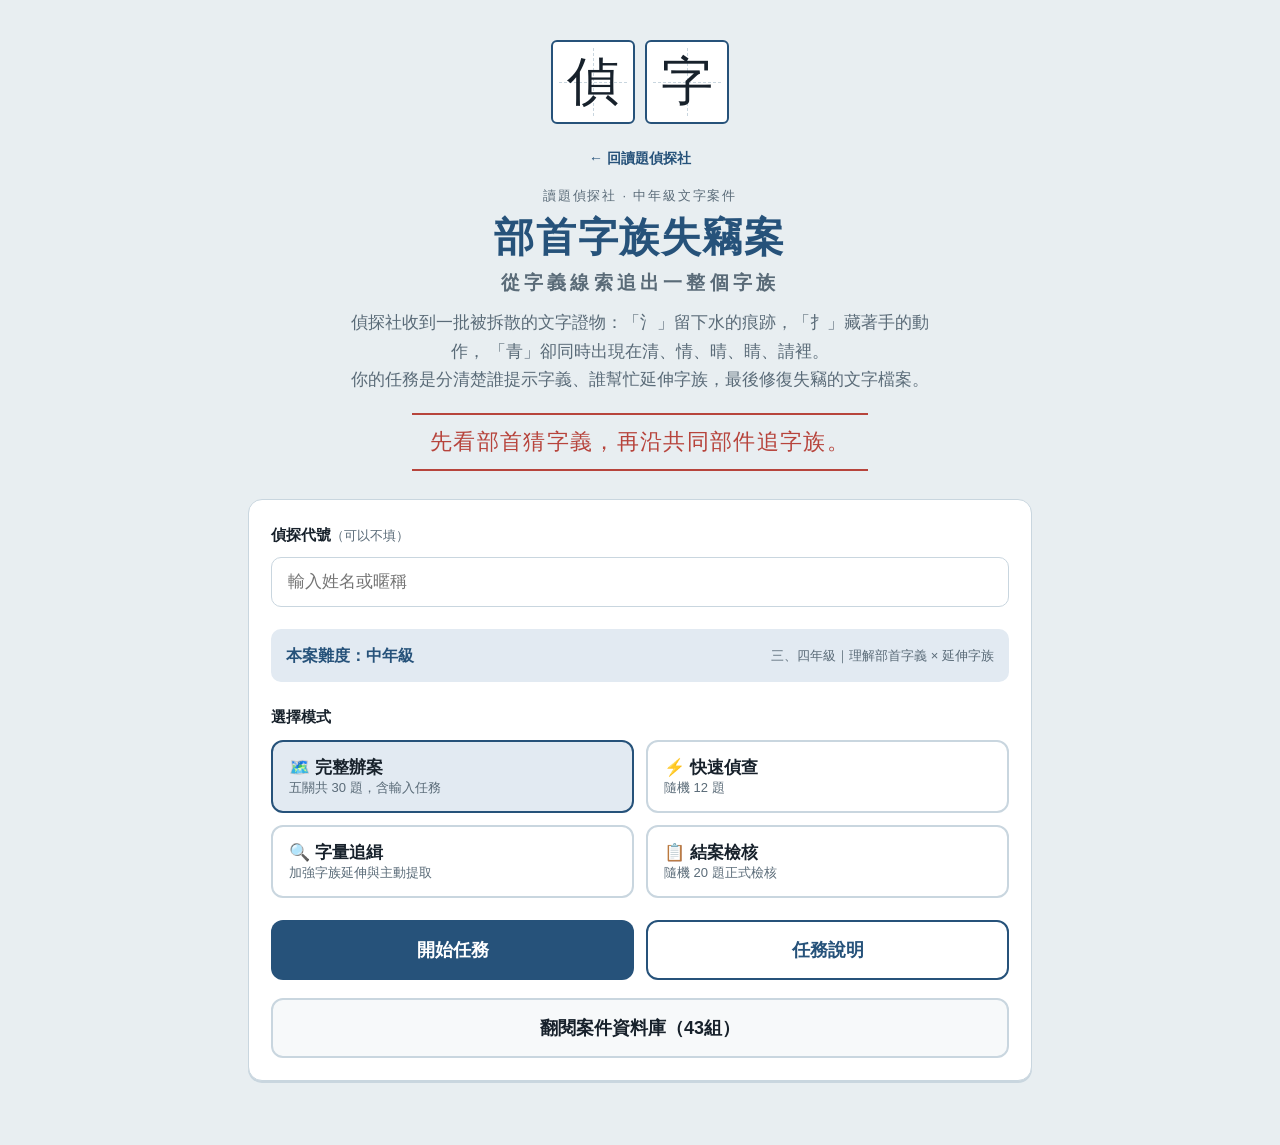
==== index.html @ 05e612d1 "Add files via upload" ====
<!DOCTYPE html>
<html lang="zh-Hant">
<head>
<meta charset="UTF-8">
<meta name="viewport" content="width=device-width, initial-scale=1.0">
<title>讀題偵探社：部首字族失竊案</title>
<link rel="stylesheet" href="style.css">
</head>
<body>

<!-- ============ 上方狀態列（遊戲進行中才顯示） ============ -->
<header id="topbar" class="topbar hidden">
  <div class="topbar-left">
    <span class="seal">偵</span>
    <span id="bar-stage" class="bar-stage">第 1 關 · 部首情報室</span>
  </div>
  <div class="topbar-right">
    <span id="bar-mode" class="tag">闖關模式</span>
    <span id="bar-progress" class="tag tag-quiet">1 / 5</span>
    <button id="btn-quit" class="btn-text" type="button">回案件入口</button>
  </div>
  <div class="progress-rail"><div id="progress-fill" class="progress-fill"></div></div>
</header>

<main>

<!-- ============ 首頁 ============ -->
<section id="screen-home" class="screen active">
  <div class="home-wrap">

    <div class="hero">
      <div class="hero-grid" aria-hidden="true">
        <div class="tian">
          <span class="tian-char">偵</span>
        </div>
        <div class="tian">
          <span class="tian-char">字</span>
        </div>
      </div>
      <a class="agency-link" href="../reading/index.html">← 回讀題偵探社</a>
      <p class="eyebrow">讀題偵探社 · 中年級文字案件</p>
      <h1>部首字族失竊案<span class="subtitle">從字義線索追出一整個字族</span></h1>
      <p class="story">
        偵探社收到一批被拆散的文字證物：「氵」留下水的痕跡，「扌」藏著手的動作，
        「青」卻同時出現在清、情、晴、睛、請裡。<br>
        你的任務是分清楚誰提示字義、誰幫忙延伸字族，最後修復失竊的文字檔案。
      </p>
      <p class="creed">先看部首猜字義，再沿共同部件追字族。</p>
    </div>

    <div class="setup-card">
      <div class="field">
        <label class="field-label" for="input-name">偵探代號<span class="hint">（可以不填）</span></label>
        <input id="input-name" type="text" maxlength="12" placeholder="輸入姓名或暱稱" autocomplete="off">
      </div>

      <div class="case-badge"><strong>本案難度：中年級</strong><span>三、四年級｜理解部首字義 × 延伸字族</span></div>

      <div class="field">
        <span class="field-label">選擇模式</span>
        <div class="choice-grid" role="radiogroup" aria-label="選擇模式">
          <button class="choice" type="button" data-mode="adventure" role="radio" aria-checked="true">
            <strong>🗺️ 完整辦案</strong><span>五關共 30 題，含輸入任務</span>
          </button>
          <button class="choice" type="button" data-mode="quick" role="radio" aria-checked="false">
            <strong>⚡ 快速偵查</strong><span>隨機 12 題</span>
          </button>
          <button class="choice" type="button" data-mode="challenge" role="radio" aria-checked="false">
            <strong>🔍 字量追緝</strong><span>加強字族延伸與主動提取</span>
          </button>
          <button class="choice" type="button" data-mode="postTest" role="radio" aria-checked="false">
            <strong>📋 結案檢核</strong><span>隨機 20 題正式檢核</span>
          </button>
        </div>
      </div>

      <div class="home-actions">
        <button id="btn-start" class="btn btn-primary" type="button">開始任務</button>
        <button id="btn-howto" class="btn btn-ghost" type="button">任務說明</button>
      </div>
      <button id="btn-dossier" class="btn btn-paper btn-block" type="button">翻閱案件資料庫（43組）</button>
    </div>
  </div>
</section>

<!-- ============ 答題畫面 ============ -->
<section id="screen-game" class="screen">
  <div class="play-wrap">
    <article class="card">
      <div id="focus-box" class="focus-box hidden">
        <div class="tian tian-lg"><span id="focus-char" class="tian-char"></span></div>
        <p id="focus-label" class="focus-label">線索部件</p>
      </div>

      <p id="q-meta" class="q-meta"></p>
      <h2 id="q-text" class="q-text"></h2>

      <div id="options" class="options"></div>

      <div id="recall-box" class="recall-box hidden">
        <label for="recall-input">請輸入想到的單字，可用空格或頓號分開：</label>
        <textarea id="recall-input" rows="3" placeholder="例如：河、海、湖"></textarea>
        <p id="recall-count" class="recall-count">已輸入 0 個不同的字</p>
        <button id="btn-submit-recall" class="btn btn-primary btn-block" type="button">送出文字證物</button>
      </div>

      <div id="feedback" class="feedback hidden">
        <p id="fb-verdict" class="fb-verdict"></p>
        <p id="fb-line" class="fb-line"></p>
        <p id="fb-explain" class="fb-explain"></p>
      </div>

      <button id="btn-next" class="btn btn-primary btn-block hidden" type="button">下一題</button>
    </article>
  </div>
</section>

<!-- ============ 過關畫面 ============ -->
<section id="screen-stage" class="screen">
  <div class="narrow">
    <article class="card center">
      <div id="stage-icon" class="stage-icon">🗺️</div>
      <h2 id="stage-title">第 1 關完成</h2>
      <p id="stage-score" class="stage-score"></p>
      <p id="stage-remind" class="stage-remind"></p>
      <div id="passcode" class="passcode hidden">
        <span class="passcode-label">通關密語</span>
        <p id="passcode-text"></p>
      </div>
      <button id="btn-continue" class="btn btn-primary btn-block">前往下一關</button>
    </article>
  </div>
</section>

<!-- ============ 結果頁 ============ -->
<section id="screen-result" class="screen">
  <div class="narrow">
    <article class="card report">
      <p class="eyebrow">讀題偵探社 · 結案報告</p>
      <h2 id="r-name">部件偵探</h2>
      <p id="r-context" class="r-context"></p>

      <div class="score-hero">
        <div class="tian tian-lg score-tian"><span id="r-accuracy" class="tian-char score-num">0%</span></div>
        <div class="score-side">
          <p id="r-rank" class="r-rank">—</p>
          <p id="r-count" class="r-count">答對 0 題 / 共 0 題</p>
        </div>
      </div>

      <section class="report-block">
        <h3>五項辦案能力</h3>
        <div id="r-skills" class="skills"></div>
      </section>

      <section class="report-block">
        <h3>待複習線索</h3>
        <div id="r-mistakes" class="mistakes"></div>
      </section>

      <section class="report-block">
        <h3>偵探講評</h3>
        <p id="r-comment" class="r-comment"></p>
      </section>

      <section class="report-block">
        <h3>下一步練習</h3>
        <p id="r-next" class="r-next"></p>
      </section>

      <div class="result-actions">
        <button id="btn-export" class="btn btn-primary">匯出結果 (.json)</button>
        <button id="btn-again" class="btn btn-ghost">重新挑戰</button>
        <button id="btn-home" class="btn btn-ghost">回案件入口</button>
      </div>
    </article>
  </div>
</section>

</main>

<!-- ============ 遊戲說明 ============ -->
<div id="modal" class="modal hidden" role="dialog" aria-modal="true" aria-labelledby="modal-title">
  <div class="modal-card">
    <h2 id="modal-title">辦案方法</h2>
    <ol class="howto">
      <li>輸入偵探代號、選擇模式，按下「開始任務」。</li>
      <li>先看左邊或外圍的<strong>部首</strong>，判斷它可能提示的意思。</li>
      <li>再找青、包、交、艮等<strong>共同部件</strong>，追出同一字族。</li>
      <li>遇到字量搜索時，至少輸入三個真正含有指定部件的字。</li>
      <li>看完解析，按「下一題」繼續。</li>
      <li>全部完成後會出現結案報告，可匯出交給老師。</li>
    </ol>
    <h3>五關在練什麼</h3>
    <ul class="howto">
      <li><strong>第 1 關 部首情報室</strong>：理解部首常提示的意義範圍。</li>
      <li><strong>第 2 關 字族追蹤室</strong>：同一部件換上不同部首，追出一族字。</li>
      <li><strong>第 3 關 情境鑑識室</strong>：根據句意選出部首合理的字。</li>
      <li><strong>第 4 關 字量搜索區</strong>：主動寫出含有指定部件的字。</li>
      <li><strong>第 5 關 核心檔案庫</strong>：綜合部首、字族與情境完成結案。</li>
    </ul>
    <p class="note">提醒：部件的意思是「常見的線索」，不是絕對的規則。偵探要留意例外。</p>
    <button id="btn-close-modal" class="btn btn-primary btn-block">知道了</button>
  </div>
</div>

<div id="dossier-modal" class="modal hidden" role="dialog" aria-modal="true" aria-labelledby="dossier-title">
  <div class="modal-card dossier-card">
    <h2 id="dossier-title">中年級案件資料庫</h2>
    <p class="note">有些是能提示意義的部首，有些只是方便延伸字形的共同部件，兩者不必硬說成一樣。</p>
    <div id="dossier-grid" class="dossier-grid"></div>
    <button id="btn-close-dossier" class="btn btn-primary btn-block">收起資料庫</button>
  </div>
</div>

<script src="questions.js"></script>
<script src="script.js"></script>
</body>
</html>
---- style.css ----
/* =========================================================
   部件偵探社 — style.css
   設計主軸：講義藍紙 + 楷體 + 田字格。
   顏色都寫在下面的變數，改一次就整站生效。
   ========================================================= */

:root{
  --paper:#E8EEF1;        /* 背景：比賽講義的淡藍紙 */
  --card:#FFFFFF;
  --ink:#17212B;          /* 主文字 */
  --ink-soft:#5A6B78;     /* 次要文字 */
  --indigo:#26527A;       /* 主色：靛青 */
  --indigo-soft:#E2EAF2;
  --seal:#B7443C;         /* 印泥紅：答錯、印章 */
  --seal-soft:#FBEAE8;
  --jade:#1F7A5C;         /* 答對 */
  --jade-soft:#E4F1EC;
  --gold:#B98A2E;         /* 徽章 */
  --line:#C9D6DF;

  --r:14px;               /* 圓角 */
  --shadow:0 2px 0 var(--line);

  /* 楷體用在標題與單字；內文用系統無襯線體，確保清楚易讀 */
  --kai:"標楷體","BiauKai","DFKai-SB","KaiTi","Kaiti TC","STKaiti",serif;
  --sans:"PingFang TC","Noto Sans TC","Microsoft JhengHei","微軟正黑體","Heiti TC",sans-serif;
}

*{box-sizing:border-box;}
html,body{margin:0;padding:0;}
body{
  background:var(--paper);
  color:var(--ink);
  font-family:var(--sans);
  font-size:17px;
  line-height:1.7;
  -webkit-text-size-adjust:100%;
}
.hidden{display:none !important;}

/* ---------- 畫面切換 ---------- */
.screen{display:none;}
.screen.active{display:block;}

.home-wrap,.play-wrap,.narrow{
  max-width:820px;margin:0 auto;padding:24px 18px 64px;
}
.play-wrap{padding-top:104px;}
.narrow{padding-top:32px;}

/* ---------- 田字格：本站的識別元素 ---------- */
.tian{
  position:relative;
  width:84px;height:84px;
  background:var(--card);
  border:2px solid var(--indigo);
  border-radius:6px;
  display:flex;align-items:center;justify-content:center;
  flex:0 0 auto;
}
.tian::before,.tian::after{
  content:"";position:absolute;background:transparent;
}
.tian::before{
  left:50%;top:6px;bottom:6px;width:0;
  border-left:1px dashed var(--line);
}
.tian::after{
  top:50%;left:6px;right:6px;height:0;
  border-top:1px dashed var(--line);
}
.tian-char{
  font-family:var(--kai);
  font-size:52px;line-height:1;color:var(--ink);
  position:relative;z-index:1;
}
.tian-lg{width:112px;height:112px;}
.tian-lg .tian-char{font-size:70px;}

/* ---------- 首頁 ---------- */
.hero{text-align:center;padding:16px 0 28px;}
.agency-link{
  display:inline-block;margin-bottom:14px;color:var(--indigo);font-size:14px;
  font-weight:700;text-decoration:none;
}
.agency-link:hover{text-decoration:underline;}
.hero-grid{display:flex;gap:10px;justify-content:center;margin-bottom:20px;}

.eyebrow{
  font-size:13px;letter-spacing:.14em;color:var(--ink-soft);
  margin:0 0 6px;
}
.hero h1{
  font-family:var(--kai);
  font-size:40px;line-height:1.25;margin:0 0 14px;color:var(--indigo);
  letter-spacing:.04em;
}
.hero h1 .subtitle{
  display:block;font-size:19px;color:var(--ink-soft);
  letter-spacing:.22em;margin-top:8px;font-family:var(--sans);
}
.story{
  max-width:34em;margin:0 auto 18px;color:var(--ink-soft);
}
.creed{
  display:inline-block;
  font-family:var(--kai);font-size:22px;
  color:var(--seal);
  border-top:2px solid var(--seal);
  border-bottom:2px solid var(--seal);
  padding:8px 18px;margin:0;
  letter-spacing:.06em;
}

/* ---------- 設定卡 ---------- */
.setup-card{
  background:var(--card);border:1px solid var(--line);
  border-radius:var(--r);padding:22px;box-shadow:var(--shadow);
}
.field{margin-bottom:22px;}
.case-badge{
  display:flex;justify-content:space-between;gap:14px;align-items:center;
  margin-bottom:22px;padding:13px 15px;border-radius:10px;
  background:var(--indigo-soft);color:var(--indigo);
}
.case-badge strong{font-size:16px;}
.case-badge span{font-size:13px;color:var(--ink-soft);text-align:right;}
.field-label{
  display:block;font-weight:700;margin-bottom:10px;font-size:15px;
}
.field-label .hint{font-weight:400;color:var(--ink-soft);font-size:13px;}

input[type=text]{
  width:100%;padding:14px 16px;font-size:17px;font-family:var(--sans);
  border:1px solid var(--line);border-radius:10px;background:#fff;color:var(--ink);
}
input[type=text]:focus{outline:3px solid var(--indigo-soft);border-color:var(--indigo);}

.choice-row{display:flex;gap:12px;}
.choice-grid{display:grid;grid-template-columns:1fr 1fr;gap:12px;}
.choice{
  flex:1;text-align:left;cursor:pointer;
  background:#fff;border:2px solid var(--line);border-radius:12px;
  padding:14px 16px;min-height:64px;font-family:var(--sans);color:var(--ink);
}
.choice strong{display:block;font-size:17px;}
.choice span{display:block;font-size:13px;color:var(--ink-soft);}
.choice[aria-checked="true"]{
  border-color:var(--indigo);background:var(--indigo-soft);
}
.choice:focus-visible,button:focus-visible,input:focus-visible{
  outline:3px solid var(--indigo);outline-offset:2px;
}

.home-actions{display:flex;gap:12px;}

/* ---------- 按鈕 ---------- */
.btn{
  font-family:var(--sans);font-size:18px;font-weight:700;
  padding:16px 24px;border-radius:12px;border:2px solid transparent;
  cursor:pointer;min-height:56px;
}
.btn-primary{background:var(--indigo);color:#fff;}
.btn-primary:hover{background:#1D4265;}
.btn-ghost{background:#fff;color:var(--indigo);border-color:var(--indigo);}
.btn-ghost:hover{background:var(--indigo-soft);}
.btn-paper{background:#F7F9FA;color:var(--ink);border-color:var(--line);}
.btn-paper:hover{background:var(--indigo-soft);border-color:var(--indigo);}
.btn-block{width:100%;margin-top:18px;}
.home-actions .btn{flex:1;}
.btn-text{
  background:none;border:none;color:var(--indigo);font-size:14px;
  cursor:pointer;padding:6px;font-family:var(--sans);
}

/* ---------- 上方狀態列 ---------- */
.topbar{
  position:fixed;top:0;left:0;right:0;z-index:20;
  background:var(--card);border-bottom:1px solid var(--line);
  display:flex;align-items:center;justify-content:space-between;
  padding:12px 18px 14px;gap:12px;flex-wrap:wrap;
}
.topbar-left{display:flex;align-items:center;gap:10px;min-width:0;}
.bar-stage{font-family:var(--kai);font-size:19px;white-space:nowrap;
  overflow:hidden;text-overflow:ellipsis;}
.topbar-right{display:flex;align-items:center;gap:8px;}
.seal{
  width:32px;height:32px;flex:0 0 auto;
  display:flex;align-items:center;justify-content:center;
  background:var(--seal);color:#fff;border-radius:4px;
  font-family:var(--kai);font-size:19px;
}
.tag{
  background:var(--indigo-soft);color:var(--indigo);
  border-radius:99px;padding:4px 12px;font-size:13px;font-weight:700;
  white-space:nowrap;
}
.tag-quiet{background:#F1F4F6;color:var(--ink-soft);}
.progress-rail{
  position:absolute;left:0;right:0;bottom:0;height:4px;background:var(--indigo-soft);
}
.progress-fill{height:100%;width:0;background:var(--indigo);transition:width .18s linear;}

/* ---------- 題目卡 ---------- */
.card{
  background:var(--card);border:1px solid var(--line);
  border-radius:var(--r);padding:26px 24px;box-shadow:var(--shadow);
}
.card.center{text-align:center;}

.focus-box{display:flex;flex-direction:column;align-items:center;margin-bottom:20px;}
.focus-label{font-size:13px;color:var(--ink-soft);margin:8px 0 0;letter-spacing:.1em;}

.q-meta{font-size:13px;color:var(--ink-soft);margin:0 0 8px;letter-spacing:.06em;}
.q-text{
  font-size:23px;line-height:1.6;margin:0 0 22px;font-weight:700;
}
.q-text .blank{
  color:var(--seal);font-family:var(--kai);letter-spacing:.1em;
}

.options{display:grid;gap:12px;}
.opt{
  text-align:left;font-family:var(--sans);font-size:18px;color:var(--ink);
  background:#fff;border:2px solid var(--line);border-radius:12px;
  padding:16px 18px;min-height:60px;cursor:pointer;display:flex;gap:12px;align-items:center;
}
.opt:hover:not(:disabled){border-color:var(--indigo);background:var(--indigo-soft);}
.opt:disabled{cursor:default;}
.opt-key{
  width:28px;height:28px;flex:0 0 auto;border-radius:6px;
  background:var(--indigo-soft);color:var(--indigo);
  display:flex;align-items:center;justify-content:center;
  font-size:14px;font-weight:700;
}
.opt.is-correct{border-color:var(--jade);background:var(--jade-soft);}
.opt.is-correct .opt-key{background:var(--jade);color:#fff;}
.opt.is-wrong{border-color:var(--seal);background:var(--seal-soft);}
.opt.is-wrong .opt-key{background:var(--seal);color:#fff;}

/* 單字選項（如 晴／情／清）放大成楷體 */
.opt.opt-char .opt-text{font-family:var(--kai);font-size:30px;line-height:1.2;}

/* ---------- 主動提取 ---------- */
.recall-box{
  margin-top:4px;padding:18px;border:2px dashed var(--indigo);
  border-radius:12px;background:#F7FAFC;
}
.recall-box label{display:block;font-weight:700;margin-bottom:10px;}
.recall-box textarea{
  width:100%;resize:vertical;min-height:94px;padding:14px 16px;
  border:2px solid var(--line);border-radius:10px;background:#fff;
  color:var(--ink);font-family:var(--kai);font-size:28px;line-height:1.5;
}
.recall-box textarea:focus{outline:3px solid var(--indigo-soft);border-color:var(--indigo);}
.recall-count{margin:6px 0 0;color:var(--ink-soft);font-size:14px;}

/* ---------- 回饋 ---------- */
.feedback{
  margin-top:20px;padding:16px 18px;border-radius:12px;
  border-left:5px solid var(--line);background:#F7F9FA;
}
.feedback.good{border-left-color:var(--jade);background:var(--jade-soft);}
.feedback.bad{border-left-color:var(--seal);background:var(--seal-soft);}
.fb-verdict{margin:0 0 6px;font-weight:700;font-size:17px;}
.feedback.good .fb-verdict{color:var(--jade);}
.feedback.bad .fb-verdict{color:var(--seal);}
.fb-line{margin:0 0 8px;}
.fb-explain{margin:0;color:var(--ink-soft);font-size:15px;}

/* ---------- 過關頁 ---------- */
.stage-icon{font-size:46px;line-height:1;margin-bottom:8px;}
.stage-score{font-size:22px;font-weight:700;margin:4px 0 12px;}
.stage-remind{color:var(--ink-soft);margin:0 auto;max-width:30em;}
.passcode{
  margin-top:22px;padding:18px;border:2px dashed var(--gold);border-radius:12px;
  background:#FDF8EC;
}
.passcode-label{font-size:12px;letter-spacing:.2em;color:var(--gold);}
.passcode p{font-family:var(--kai);font-size:21px;margin:8px 0 0;line-height:1.6;}

/* ---------- 結果頁 ---------- */
.report h2{font-family:var(--kai);font-size:30px;margin:2px 0 4px;}
.r-context{color:var(--ink-soft);margin:0 0 20px;font-size:15px;}
.score-hero{
  display:flex;align-items:center;gap:20px;
  padding:18px;background:var(--indigo-soft);border-radius:12px;
}
.score-tian{border-color:var(--indigo);background:#fff;}
.score-num{font-size:30px;font-family:var(--sans);font-weight:700;color:var(--indigo);}
.r-rank{font-family:var(--kai);font-size:26px;margin:0;color:var(--indigo);}
.r-count{margin:2px 0 0;color:var(--ink-soft);font-size:15px;}

.report-block{margin-top:26px;}
.report-block h3{
  font-size:14px;letter-spacing:.14em;color:var(--ink-soft);
  border-bottom:1px solid var(--line);padding-bottom:8px;margin:0 0 14px;font-weight:700;
}
.skill{margin-bottom:14px;}
.skill-top{display:flex;justify-content:space-between;font-size:15px;margin-bottom:6px;}
.skill-name{font-weight:700;}
.skill-num{color:var(--ink-soft);}
.skill-rail{height:10px;background:#EEF2F4;border-radius:99px;overflow:hidden;}
.skill-bar{height:100%;background:var(--indigo);border-radius:99px;}
.skill-bar.low{background:var(--seal);}
.skill-bar.mid{background:var(--gold);}
.skill-bar.high{background:var(--jade);}
.skill-none{color:var(--ink-soft);font-size:14px;}

.mistakes{display:flex;flex-wrap:wrap;gap:10px;}
.chip{
  display:flex;align-items:center;gap:8px;
  border:1px solid var(--line);border-radius:10px;padding:8px 12px;background:#fff;
}
.chip .ch{font-family:var(--kai);font-size:26px;line-height:1;}
.chip .ct{font-size:13px;color:var(--seal);}

.r-comment,.r-next{margin:0;}
.result-actions{display:flex;gap:12px;margin-top:30px;flex-wrap:wrap;}
.result-actions .btn{flex:1;min-width:150px;font-size:16px;}

/* ---------- 說明視窗 ---------- */
.modal{
  position:fixed;inset:0;background:rgba(23,33,43,.55);z-index:40;
  display:flex;align-items:center;justify-content:center;padding:18px;
}
.modal-card{
  background:#fff;border-radius:var(--r);padding:26px;max-width:600px;
  max-height:86vh;overflow:auto;
}
.dossier-card{max-width:900px;}
.dossier-grid{display:grid;grid-template-columns:1fr 1fr;gap:12px;margin-top:18px;}
.dossier-item{
  border:1px solid var(--line);border-radius:12px;padding:14px;background:#fff;
}
.dossier-head{display:flex;align-items:center;gap:10px;color:var(--ink-soft);font-size:13px;}
.dossier-char{
  width:48px;height:48px;display:flex;align-items:center;justify-content:center;
  border:2px solid var(--indigo);border-radius:5px;color:var(--indigo);
  font-family:var(--kai);font-size:30px;background:var(--indigo-soft);
}
.dossier-item p{margin:8px 0;color:var(--ink-soft);font-size:14px;}
.dossier-examples{font-family:var(--kai);font-size:20px;line-height:1.8;color:var(--ink);}
.modal-card h2{font-family:var(--kai);font-size:26px;margin:0 0 14px;}
.modal-card h3{font-size:16px;margin:24px 0 8px;}
.howto{padding-left:22px;margin:0;}
.howto li{margin-bottom:8px;}
.note{
  margin-top:20px;padding:12px 14px;background:var(--indigo-soft);
  border-radius:10px;font-size:14px;color:var(--indigo);
}

/* ---------- 手機 ---------- */
@media (max-width:600px){
  body{font-size:16px;}
  .hero h1{font-size:30px;}
  .creed{font-size:18px;padding:8px 12px;}
  .q-text{font-size:20px;}
  .choice-grid,.choice-row{grid-template-columns:1fr;display:grid;}
  .home-actions{flex-direction:column;}
  .case-badge{align-items:flex-start;flex-direction:column;}
  .case-badge span{text-align:left;}
  .dossier-grid{grid-template-columns:1fr;}
  .score-hero{flex-direction:column;text-align:center;}
  .tian{width:70px;height:70px;}
  .tian-char{font-size:44px;}
  .play-wrap{padding-top:112px;}
  .card{padding:20px 16px;}
}

/* ---------- 平板可用寬度 ---------- */
@media (min-width:720px){
  .options{grid-template-columns:1fr 1fr;}
  .options.one-col{grid-template-columns:1fr;}
}

/* ---------- 尊重使用者的減少動態設定 ---------- */
@media (prefers-reduced-motion:reduce){
  *{transition:none !important;}
}
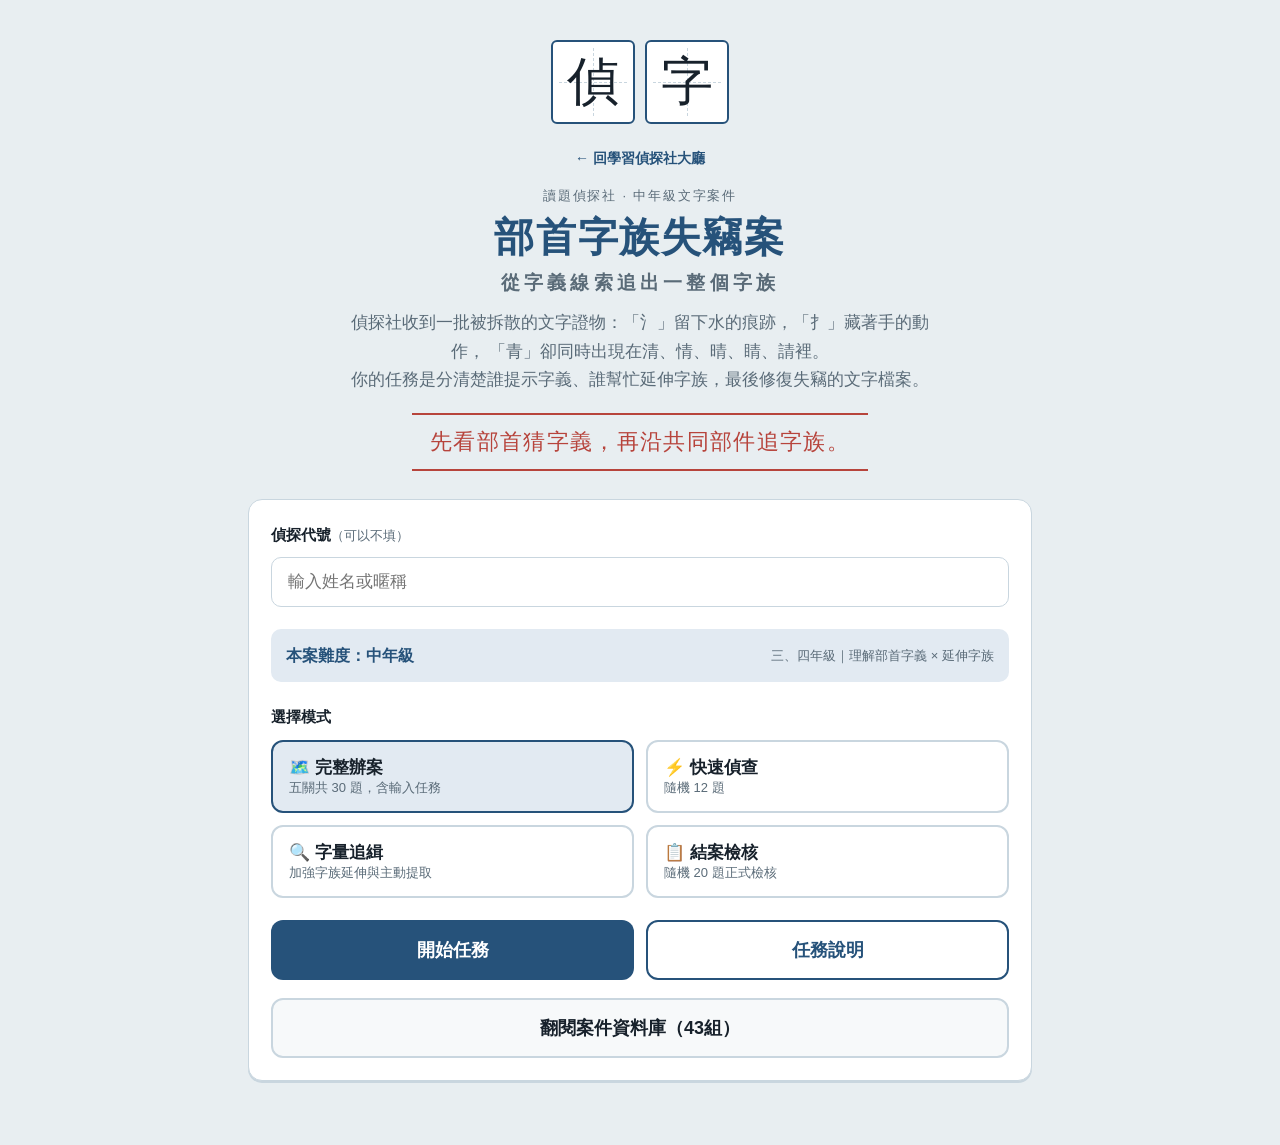
==== commit ee24375e: "Add files via upload" ====
--- a/index.html
+++ b/index.html
@@ -37,7 +37,7 @@
           <span class="tian-char">字</span>
         </div>
       </div>
-      <a class="agency-link" href="../reading/index.html">← 回讀題偵探社</a>
+      <a class="agency-link" href="hub.html">← 回學習偵探社大廳</a>
       <p class="eyebrow">讀題偵探社 · 中年級文字案件</p>
       <h1>部首字族失竊案<span class="subtitle">從字義線索追出一整個字族</span></h1>
       <p class="story">
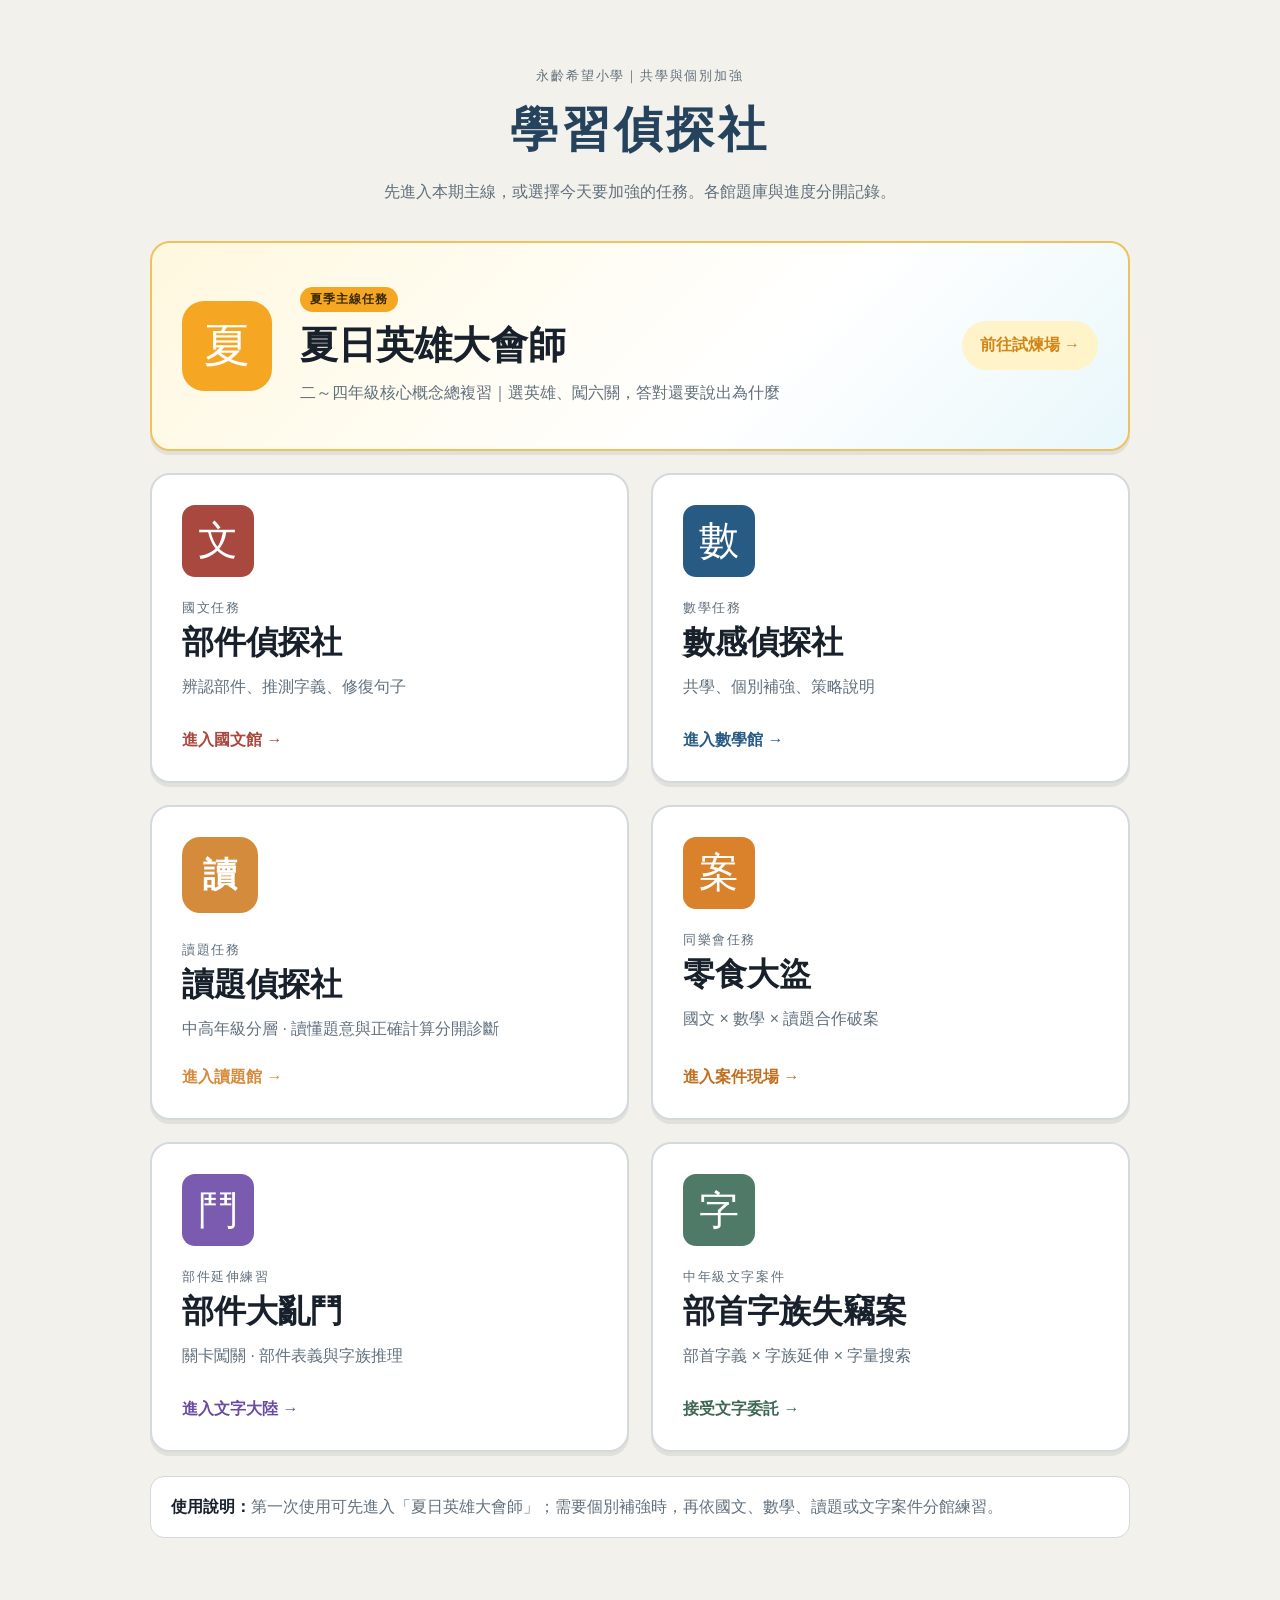
==== commit 8ea5b0a0: "Add files via upload" ====
--- a/index.html
+++ b/index.html
@@ -1,219 +1,94 @@
 <!DOCTYPE html>
 <html lang="zh-Hant">
 <head>
-<meta charset="UTF-8">
-<meta name="viewport" content="width=device-width, initial-scale=1.0">
-<title>讀題偵探社：部首字族失竊案</title>
-<link rel="stylesheet" href="style.css">
+  <meta charset="UTF-8">
+  <meta name="viewport" content="width=device-width, initial-scale=1.0">
+  <title>永齡學習偵探社｜學習大廳</title>
+  <link rel="stylesheet" href="hub.css">
 </head>
 <body>
+  <main class="hub">
+    <header class="hero">
+      <p class="eyebrow">永齡希望小學｜共學與個別加強</p>
+      <h1>學習偵探社</h1>
+      <p>先進入本期主線，或選擇今天要加強的任務。各館題庫與進度分開記錄。</p>
+    </header>
 
-<!-- ============ 上方狀態列（遊戲進行中才顯示） ============ -->
-<header id="topbar" class="topbar hidden">
-  <div class="topbar-left">
-    <span class="seal">偵</span>
-    <span id="bar-stage" class="bar-stage">第 1 關 · 部首情報室</span>
-  </div>
-  <div class="topbar-right">
-    <span id="bar-mode" class="tag">闖關模式</span>
-    <span id="bar-progress" class="tag tag-quiet">1 / 5</span>
-    <button id="btn-quit" class="btn-text" type="button">回案件入口</button>
-  </div>
-  <div class="progress-rail"><div id="progress-fill" class="progress-fill"></div></div>
-</header>
+    <section class="subject-grid" aria-label="選擇任務">
+      <a class="subject summer featured" href="summer/index.html">
+        <span class="stamp">夏</span>
+        <span class="subject-copy">
+          <small class="event-badge">夏季主線任務</small>
+          <strong>夏日英雄大會師</strong>
+          <span>二～四年級核心概念總複習｜選英雄、闖六關，答對還要說出為什麼</span>
+        </span>
+        <span class="go">前往試煉場 →</span>
+      </a>
 
-<main>
+      <a class="subject chinese" href="chinese/index.html">
+        <span class="stamp">文</span>
+        <span class="subject-copy">
+          <small>國文任務</small>
+          <strong>部件偵探社</strong>
+          <span>辨認部件、推測字義、修復句子</span>
+        </span>
+        <span class="go">進入國文館 →</span>
+      </a>
 
-<!-- ============ 首頁 ============ -->
-<section id="screen-home" class="screen active">
-  <div class="home-wrap">
+      <a class="subject math" href="math/index.html">
+        <span class="stamp">數</span>
+        <span class="subject-copy">
+          <small>數學任務</small>
+          <strong>數感偵探社</strong>
+          <span>共學、個別補強、策略說明</span>
+        </span>
+        <span class="go">進入數學館 →</span>
+      </a>
 
-    <div class="hero">
-      <div class="hero-grid" aria-hidden="true">
-        <div class="tian">
-          <span class="tian-char">偵</span>
-        </div>
-        <div class="tian">
-          <span class="tian-char">字</span>
-        </div>
-      </div>
-      <a class="agency-link" href="hub.html">← 回學習偵探社大廳</a>
-      <p class="eyebrow">讀題偵探社 · 中年級文字案件</p>
-      <h1>部首字族失竊案<span class="subtitle">從字義線索追出一整個字族</span></h1>
-      <p class="story">
-        偵探社收到一批被拆散的文字證物：「氵」留下水的痕跡，「扌」藏著手的動作，
-        「青」卻同時出現在清、情、晴、睛、請裡。<br>
-        你的任務是分清楚誰提示字義、誰幫忙延伸字族，最後修復失竊的文字檔案。
-      </p>
-      <p class="creed">先看部首猜字義，再沿共同部件追字族。</p>
-    </div>
+      <a class="subject reading" href="reading/index.html">
+        <span class="stamp">讀</span>
+        <span class="subject-copy">
+          <small>讀題任務</small>
+          <strong>讀題偵探社</strong>
+          <span>中高年級分層 · 讀懂題意與正確計算分開診斷</span>
+        </span>
+        <span class="go">進入讀題館 →</span>
+      </a>
 
-    <div class="setup-card">
-      <div class="field">
-        <label class="field-label" for="input-name">偵探代號<span class="hint">（可以不填）</span></label>
-        <input id="input-name" type="text" maxlength="12" placeholder="輸入姓名或暱稱" autocomplete="off">
-      </div>
+      <a class="subject party" href="party/index.html">
+        <span class="stamp">案</span>
+        <span class="subject-copy">
+          <small>同樂會任務</small>
+          <strong>零食大盜</strong>
+          <span>國文 × 數學 × 讀題合作破案</span>
+        </span>
+        <span class="go">進入案件現場 →</span>
+      </a>
 
-      <div class="case-badge"><strong>本案難度：中年級</strong><span>三、四年級｜理解部首字義 × 延伸字族</span></div>
+      <a class="subject battle" href="battle/index.html">
+        <span class="stamp">鬥</span>
+        <span class="subject-copy">
+          <small>部件延伸練習</small>
+          <strong>部件大亂鬥</strong>
+          <span>關卡闖關 · 部件表義與字族推理</span>
+        </span>
+        <span class="go">進入文字大陸 →</span>
+      </a>
 
-      <div class="field">
-        <span class="field-label">選擇模式</span>
-        <div class="choice-grid" role="radiogroup" aria-label="選擇模式">
-          <button class="choice" type="button" data-mode="adventure" role="radio" aria-checked="true">
-            <strong>🗺️ 完整辦案</strong><span>五關共 30 題，含輸入任務</span>
-          </button>
-          <button class="choice" type="button" data-mode="quick" role="radio" aria-checked="false">
-            <strong>⚡ 快速偵查</strong><span>隨機 12 題</span>
-          </button>
-          <button class="choice" type="button" data-mode="challenge" role="radio" aria-checked="false">
-            <strong>🔍 字量追緝</strong><span>加強字族延伸與主動提取</span>
-          </button>
-          <button class="choice" type="button" data-mode="postTest" role="radio" aria-checked="false">
-            <strong>📋 結案檢核</strong><span>隨機 20 題正式檢核</span>
-          </button>
-        </div>
-      </div>
+      <a class="subject radical" href="radical-case/index.html">
+        <span class="stamp">字</span>
+        <span class="subject-copy">
+          <small>中年級文字案件</small>
+          <strong>部首字族失竊案</strong>
+          <span>部首字義 × 字族延伸 × 字量搜索</span>
+        </span>
+        <span class="go">接受文字委託 →</span>
+      </a>
+    </section>
 
-      <div class="home-actions">
-        <button id="btn-start" class="btn btn-primary" type="button">開始任務</button>
-        <button id="btn-howto" class="btn btn-ghost" type="button">任務說明</button>
-      </div>
-      <button id="btn-dossier" class="btn btn-paper btn-block" type="button">翻閱案件資料庫（43組）</button>
-    </div>
-  </div>
-</section>
-
-<!-- ============ 答題畫面 ============ -->
-<section id="screen-game" class="screen">
-  <div class="play-wrap">
-    <article class="card">
-      <div id="focus-box" class="focus-box hidden">
-        <div class="tian tian-lg"><span id="focus-char" class="tian-char"></span></div>
-        <p id="focus-label" class="focus-label">線索部件</p>
-      </div>
-
-      <p id="q-meta" class="q-meta"></p>
-      <h2 id="q-text" class="q-text"></h2>
-
-      <div id="options" class="options"></div>
-
-      <div id="recall-box" class="recall-box hidden">
-        <label for="recall-input">請輸入想到的單字，可用空格或頓號分開：</label>
-        <textarea id="recall-input" rows="3" placeholder="例如：河、海、湖"></textarea>
-        <p id="recall-count" class="recall-count">已輸入 0 個不同的字</p>
-        <button id="btn-submit-recall" class="btn btn-primary btn-block" type="button">送出文字證物</button>
-      </div>
-
-      <div id="feedback" class="feedback hidden">
-        <p id="fb-verdict" class="fb-verdict"></p>
-        <p id="fb-line" class="fb-line"></p>
-        <p id="fb-explain" class="fb-explain"></p>
-      </div>
-
-      <button id="btn-next" class="btn btn-primary btn-block hidden" type="button">下一題</button>
-    </article>
-  </div>
-</section>
-
-<!-- ============ 過關畫面 ============ -->
-<section id="screen-stage" class="screen">
-  <div class="narrow">
-    <article class="card center">
-      <div id="stage-icon" class="stage-icon">🗺️</div>
-      <h2 id="stage-title">第 1 關完成</h2>
-      <p id="stage-score" class="stage-score"></p>
-      <p id="stage-remind" class="stage-remind"></p>
-      <div id="passcode" class="passcode hidden">
-        <span class="passcode-label">通關密語</span>
-        <p id="passcode-text"></p>
-      </div>
-      <button id="btn-continue" class="btn btn-primary btn-block">前往下一關</button>
-    </article>
-  </div>
-</section>
-
-<!-- ============ 結果頁 ============ -->
-<section id="screen-result" class="screen">
-  <div class="narrow">
-    <article class="card report">
-      <p class="eyebrow">讀題偵探社 · 結案報告</p>
-      <h2 id="r-name">部件偵探</h2>
-      <p id="r-context" class="r-context"></p>
-
-      <div class="score-hero">
-        <div class="tian tian-lg score-tian"><span id="r-accuracy" class="tian-char score-num">0%</span></div>
-        <div class="score-side">
-          <p id="r-rank" class="r-rank">—</p>
-          <p id="r-count" class="r-count">答對 0 題 / 共 0 題</p>
-        </div>
-      </div>
-
-      <section class="report-block">
-        <h3>五項辦案能力</h3>
-        <div id="r-skills" class="skills"></div>
-      </section>
-
-      <section class="report-block">
-        <h3>待複習線索</h3>
-        <div id="r-mistakes" class="mistakes"></div>
-      </section>
-
-      <section class="report-block">
-        <h3>偵探講評</h3>
-        <p id="r-comment" class="r-comment"></p>
-      </section>
-
-      <section class="report-block">
-        <h3>下一步練習</h3>
-        <p id="r-next" class="r-next"></p>
-      </section>
-
-      <div class="result-actions">
-        <button id="btn-export" class="btn btn-primary">匯出結果 (.json)</button>
-        <button id="btn-again" class="btn btn-ghost">重新挑戰</button>
-        <button id="btn-home" class="btn btn-ghost">回案件入口</button>
-      </div>
-    </article>
-  </div>
-</section>
-
-</main>
-
-<!-- ============ 遊戲說明 ============ -->
-<div id="modal" class="modal hidden" role="dialog" aria-modal="true" aria-labelledby="modal-title">
-  <div class="modal-card">
-    <h2 id="modal-title">辦案方法</h2>
-    <ol class="howto">
-      <li>輸入偵探代號、選擇模式，按下「開始任務」。</li>
-      <li>先看左邊或外圍的<strong>部首</strong>，判斷它可能提示的意思。</li>
-      <li>再找青、包、交、艮等<strong>共同部件</strong>，追出同一字族。</li>
-      <li>遇到字量搜索時，至少輸入三個真正含有指定部件的字。</li>
-      <li>看完解析，按「下一題」繼續。</li>
-      <li>全部完成後會出現結案報告，可匯出交給老師。</li>
-    </ol>
-    <h3>五關在練什麼</h3>
-    <ul class="howto">
-      <li><strong>第 1 關 部首情報室</strong>：理解部首常提示的意義範圍。</li>
-      <li><strong>第 2 關 字族追蹤室</strong>：同一部件換上不同部首，追出一族字。</li>
-      <li><strong>第 3 關 情境鑑識室</strong>：根據句意選出部首合理的字。</li>
-      <li><strong>第 4 關 字量搜索區</strong>：主動寫出含有指定部件的字。</li>
-      <li><strong>第 5 關 核心檔案庫</strong>：綜合部首、字族與情境完成結案。</li>
-    </ul>
-    <p class="note">提醒：部件的意思是「常見的線索」，不是絕對的規則。偵探要留意例外。</p>
-    <button id="btn-close-modal" class="btn btn-primary btn-block">知道了</button>
-  </div>
-</div>
-
-<div id="dossier-modal" class="modal hidden" role="dialog" aria-modal="true" aria-labelledby="dossier-title">
-  <div class="modal-card dossier-card">
-    <h2 id="dossier-title">中年級案件資料庫</h2>
-    <p class="note">有些是能提示意義的部首，有些只是方便延伸字形的共同部件，兩者不必硬說成一樣。</p>
-    <div id="dossier-grid" class="dossier-grid"></div>
-    <button id="btn-close-dossier" class="btn btn-primary btn-block">收起資料庫</button>
-  </div>
-</div>
-
-<script src="questions.js"></script>
-<script src="script.js"></script>
+    <aside class="note">
+      <strong>使用說明：</strong>第一次使用可先進入「夏日英雄大會師」；需要個別補強時，再依國文、數學、讀題或文字案件分館練習。
+    </aside>
+  </main>
 </body>
 </html>
--- a/hub.css
+++ b/hub.css
@@ -0,0 +1,81 @@
+:root{
+  --ink:#18212b;--muted:#61707d;--paper:#f2f1eb;--card:#fff;
+  --blue:#285b84;--blue-soft:#e4eef5;--red:#a9483f;--red-soft:#f6e9e6;
+  --line:#d4d9dc;--sans:"PingFang TC","Noto Sans TC","Microsoft JhengHei",sans-serif;
+  --kai:"標楷體","BiauKai","DFKai-SB","KaiTi",serif;
+}
+*{box-sizing:border-box}body{margin:0;background:var(--paper);color:var(--ink);font-family:var(--sans)}
+.hub{width:min(980px,calc(100% - 32px));margin:auto;padding:54px 0 70px}
+.hero{text-align:center;max-width:680px;margin:0 auto 34px}.eyebrow{font-size:13px;letter-spacing:.14em;color:var(--muted)}
+h1{font-family:var(--kai);font-size:48px;letter-spacing:.08em;color:#25435d;margin:5px 0 10px}.hero>p:last-child{color:var(--muted);line-height:1.8}
+.subject-grid{display:grid;grid-template-columns:1fr 1fr;gap:22px}
+.subject{position:relative;min-height:310px;padding:30px;border-radius:20px;background:var(--card);border:2px solid var(--line);text-decoration:none;color:var(--ink);display:flex;flex-direction:column;transition:.15s ease;box-shadow:0 4px 0 rgba(24,33,43,.08)}
+.subject:hover,.subject:focus-visible{transform:translateY(-3px);outline:none}.subject.chinese:hover,.subject.chinese:focus-visible{border-color:var(--red)}.subject.math:hover,.subject.math:focus-visible{border-color:var(--blue)}
+.stamp{width:72px;height:72px;border-radius:13px;color:#fff;display:grid;place-items:center;font-family:var(--kai);font-size:40px;margin-bottom:22px}.chinese .stamp{background:var(--red)}.math .stamp{background:var(--blue)}
+.subject-copy small{display:block;color:var(--muted);letter-spacing:.12em;margin-bottom:4px}.subject-copy strong{display:block;font-family:var(--kai);font-size:32px;margin-bottom:9px}.subject-copy span{color:var(--muted);line-height:1.6}
+.go{margin-top:auto;font-weight:800;padding-top:26px}.chinese .go{color:var(--red)}.math .go{color:var(--blue)}
+.note{margin:24px 0 0;background:#fff;border:1px solid var(--line);border-radius:14px;padding:16px 20px;color:var(--muted);line-height:1.7}.note strong{color:var(--ink)}
+@media(max-width:700px){.hub{padding-top:28px}.subject-grid{grid-template-columns:1fr}.subject{min-height:255px}h1{font-size:38px}}
+.reading .stamp {
+  background: #D48B3C;
+  color: #fff;
+  width: 76px;
+  height: 76px;
+  border-radius: 18px;
+  display: grid;
+  place-items: center;
+  font-size: 34px;
+  font-family: var(--kai, "標楷體", "BiauKai", "DFKai-SB", serif);
+  font-weight: 700;
+  margin-bottom: 28px;
+}
+
+.reading:hover {
+  border-color: #D48B3C;
+}
+
+.reading .go {
+  color: #D48B3C;
+}
+
+/* 第四張卡片：同樂會零食大盜 */
+.party .stamp{background:#d9822b}
+.subject.party:hover,.subject.party:focus-visible{border-color:#d9822b}
+.party .go{color:#c06f1f}
+
+/* 部件大亂鬥 accent */
+.battle .stamp{background:#7a5bb0}
+.subject.battle:hover,.subject.battle:focus-visible{border-color:#7a5bb0}
+.battle .go{color:#6a4ba0}
+
+/* 夏日英雄大會師 accent */
+.summer .stamp{background:#f5a623}
+.subject.summer:hover,.subject.summer:focus-visible{border-color:#f5a623}
+.summer .go{color:#d1861a}
+
+/* 夏季主線：在常設分館之前形成明確的大入口 */
+.subject.featured{
+  grid-column:1/-1;min-height:210px;
+  display:grid;grid-template-columns:auto 1fr auto;align-items:center;gap:28px;
+  background:linear-gradient(135deg,#fff8df 0%,#fff 62%,#e9f7fb 100%);
+  border-color:#efc15f;
+}
+.featured .stamp{width:90px;height:90px;margin:0;border-radius:22px;font-size:46px}
+.featured .subject-copy strong{font-size:38px}
+.featured .go{margin:0;padding:14px 18px;border-radius:999px;background:#fff3c9;white-space:nowrap}
+.event-badge{
+  display:inline-block !important;width:max-content;padding:4px 10px;margin-bottom:8px !important;
+  border-radius:999px;background:#f5a623;color:#3a2900 !important;
+  font-size:12px;font-weight:800;letter-spacing:.08em !important;
+}
+
+.radical .stamp{background:#4f7a67}
+.subject.radical:hover,.subject.radical:focus-visible{border-color:#4f7a67}
+.radical .go{color:#3e6855}
+
+@media(max-width:700px){
+  .subject.featured{display:flex;min-height:285px;align-items:flex-start;gap:0}
+  .featured .stamp{width:76px;height:76px;margin-bottom:20px;font-size:38px}
+  .featured .subject-copy strong{font-size:32px}
+  .featured .go{margin-top:auto;padding:18px 0 0;background:transparent}
+}
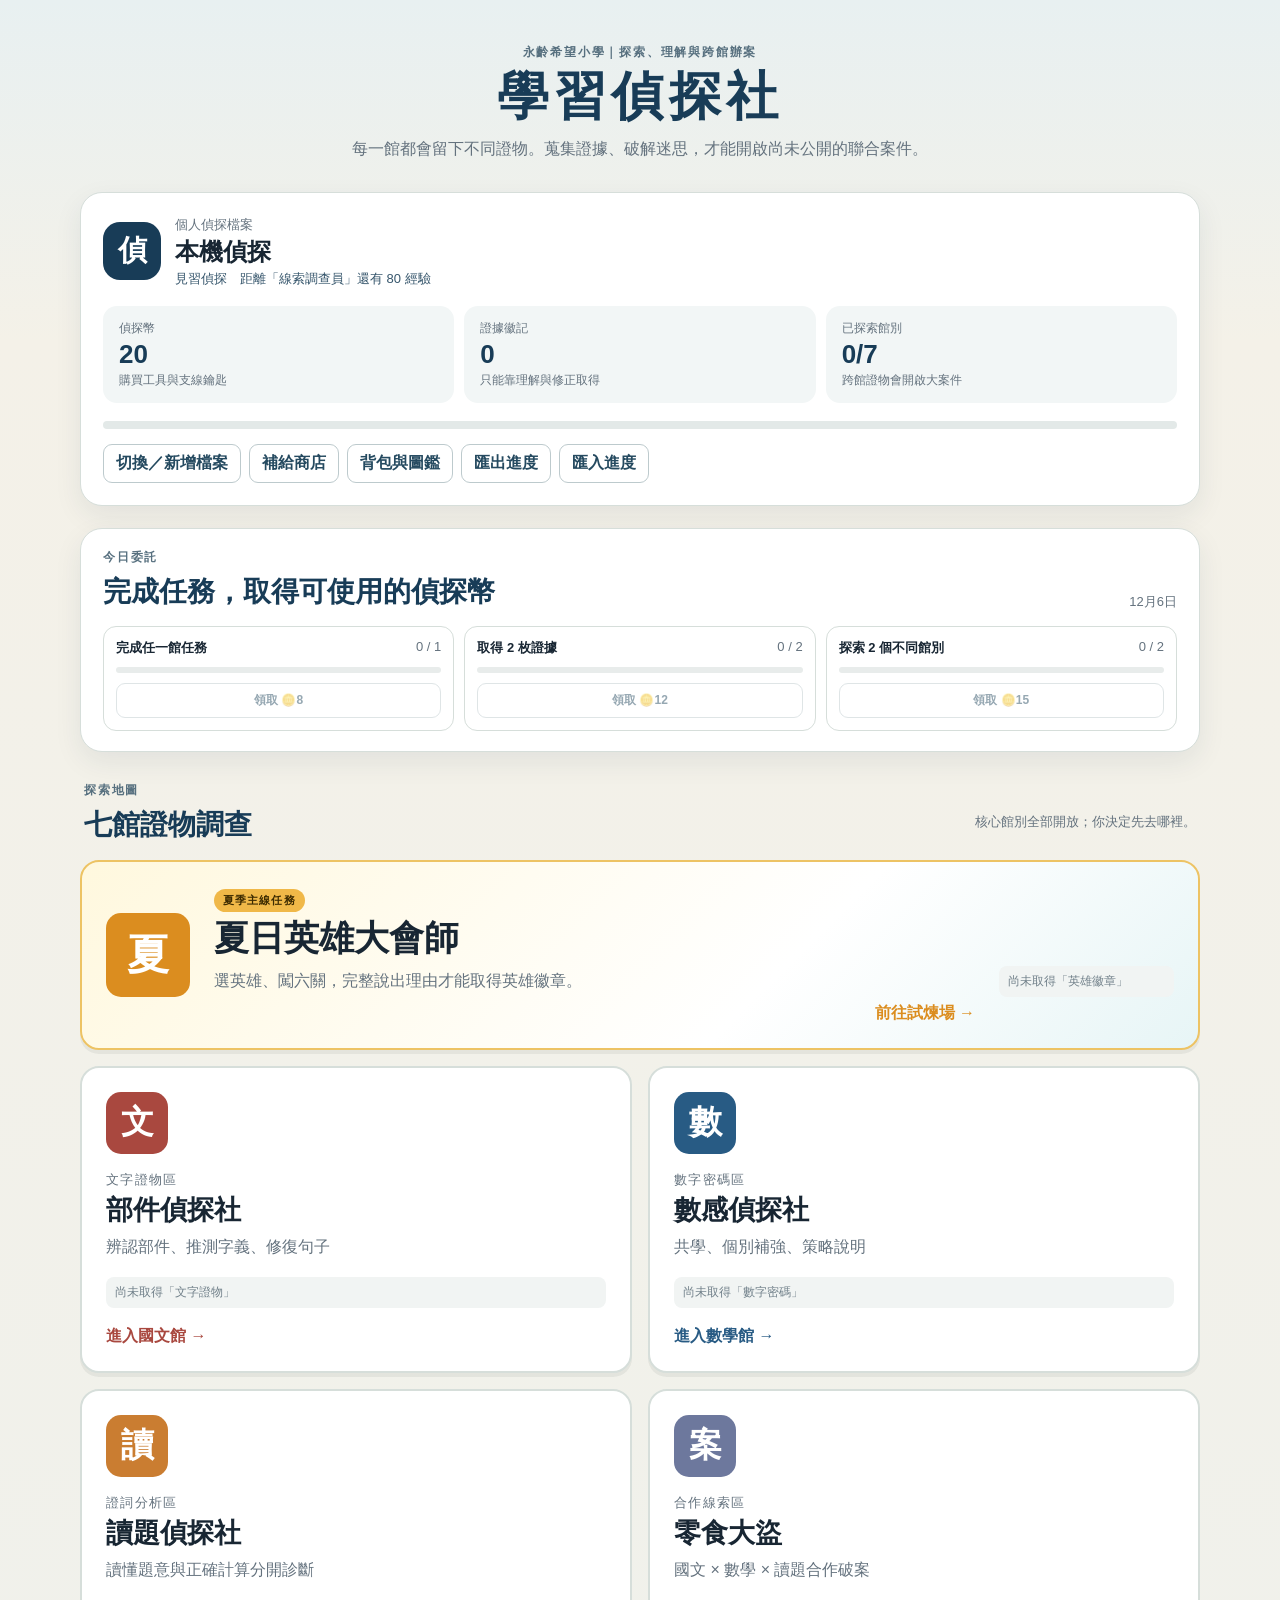
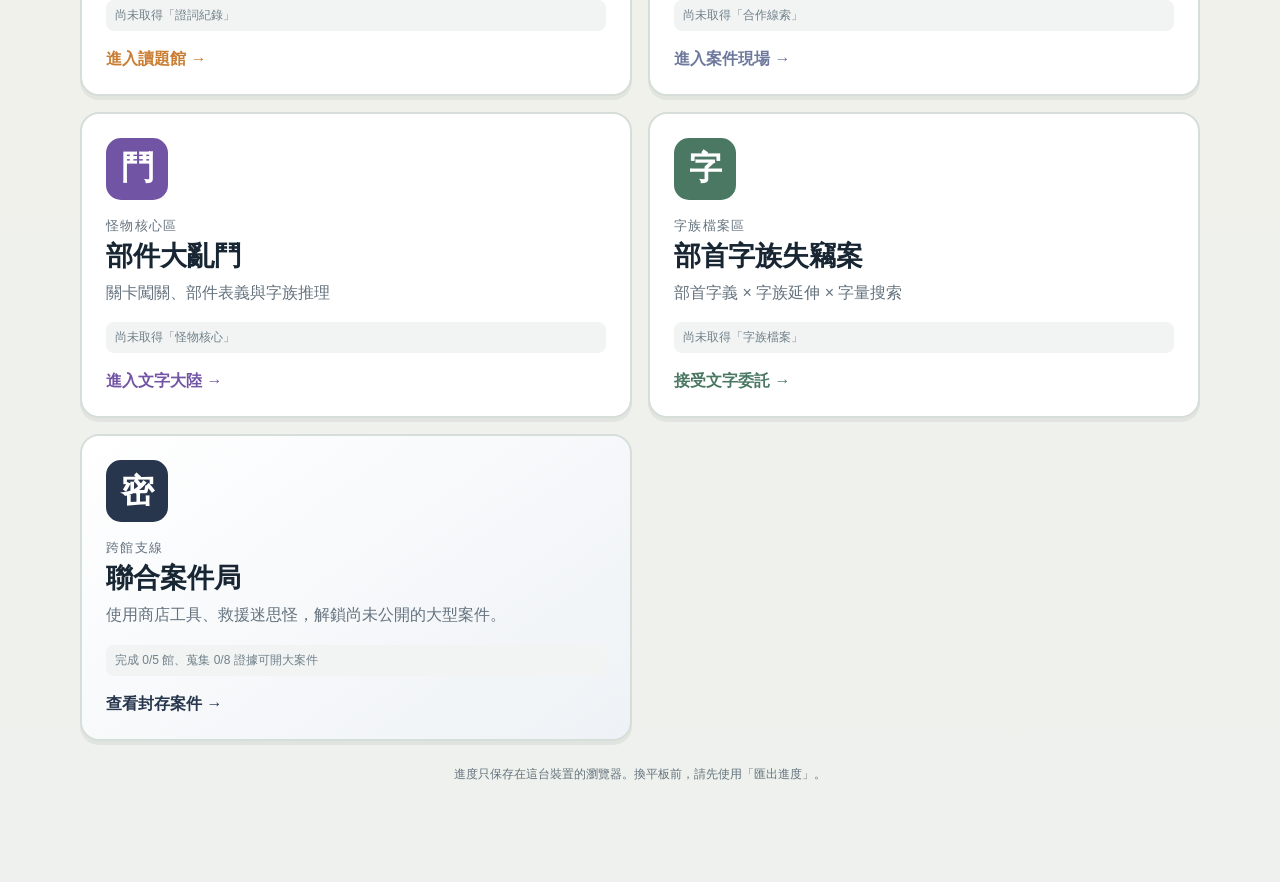
==== commit 9b739dd3: "Add files via upload" ====
--- a/index.html
+++ b/index.html
@@ -3,92 +3,156 @@
 <head>
   <meta charset="UTF-8">
   <meta name="viewport" content="width=device-width, initial-scale=1.0">
-  <title>永齡學習偵探社｜學習大廳</title>
+  <title>永齡學習偵探社｜世界大廳</title>
   <link rel="stylesheet" href="hub.css">
 </head>
 <body>
   <main class="hub">
     <header class="hero">
-      <p class="eyebrow">永齡希望小學｜共學與個別加強</p>
+      <p class="eyebrow">永齡希望小學｜探索、理解與跨館辦案</p>
       <h1>學習偵探社</h1>
-      <p>先進入本期主線，或選擇今天要加強的任務。各館題庫與進度分開記錄。</p>
+      <p>每一館都會留下不同證物。蒐集證據、破解迷思，才能開啟尚未公開的聯合案件。</p>
     </header>
 
+    <section class="profile-console">
+      <div class="profile-main">
+        <div class="avatar" id="profile-avatar">偵</div>
+        <div>
+          <small id="profile-type">個人檔案</small>
+          <h2 id="profile-name">本機偵探</h2>
+          <p><span id="profile-rank">見習偵探</span><span id="rank-next"></span></p>
+        </div>
+      </div>
+      <div class="profile-stats">
+        <div><span>偵探幣</span><strong id="world-coins">0</strong><small>購買工具與支線鑰匙</small></div>
+        <div><span>證據徽記</span><strong id="world-evidence">0</strong><small>只能靠理解與修正取得</small></div>
+        <div><span>已探索館別</span><strong id="world-modules">0/7</strong><small>跨館證物會開啟大案件</small></div>
+      </div>
+      <div class="rank-track"><div id="rank-fill"></div></div>
+      <div class="console-actions">
+        <button data-open="profile-modal">切換／新增檔案</button>
+        <button data-open="shop-modal">補給商店</button>
+        <button data-open="bag-modal">背包與圖鑑</button>
+        <button id="export-profile">匯出進度</button>
+        <button id="import-profile">匯入進度</button>
+        <input id="import-file" type="file" accept=".json,application/json" hidden>
+      </div>
+    </section>
+
+    <section class="quest-board">
+      <div class="section-head">
+        <div><p class="eyebrow">今日委託</p><h2>完成任務，取得可使用的偵探幣</h2></div>
+        <span id="quest-date"></span>
+      </div>
+      <div id="quest-list" class="quest-list"></div>
+    </section>
+
+    <section class="section-head world-head">
+      <div><p class="eyebrow">探索地圖</p><h2>七館證物調查</h2></div>
+      <p>核心館別全部開放；你決定先去哪裡。</p>
+    </section>
+
     <section class="subject-grid" aria-label="選擇任務">
-      <a class="subject summer featured" href="summer/index.html">
+      <a class="subject summer featured" href="summer/index.html" data-module="summer">
         <span class="stamp">夏</span>
         <span class="subject-copy">
           <small class="event-badge">夏季主線任務</small>
           <strong>夏日英雄大會師</strong>
-          <span>二～四年級核心概念總複習｜選英雄、闖六關，答對還要說出為什麼</span>
+          <span>選英雄、闖六關，完整說出理由才能取得英雄徽章。</span>
         </span>
+        <span class="module-progress" id="progress-summer"></span>
         <span class="go">前往試煉場 →</span>
       </a>
 
-      <a class="subject chinese" href="chinese/index.html">
+      <a class="subject chinese" href="chinese/index.html" data-module="chinese">
         <span class="stamp">文</span>
-        <span class="subject-copy">
-          <small>國文任務</small>
-          <strong>部件偵探社</strong>
-          <span>辨認部件、推測字義、修復句子</span>
-        </span>
-        <span class="go">進入國文館 →</span>
+        <span class="subject-copy"><small>文字證物區</small><strong>部件偵探社</strong><span>辨認部件、推測字義、修復句子</span></span>
+        <span class="module-progress" id="progress-chinese"></span><span class="go">進入國文館 →</span>
       </a>
 
-      <a class="subject math" href="math/index.html">
+      <a class="subject math" href="math/index.html" data-module="math">
         <span class="stamp">數</span>
-        <span class="subject-copy">
-          <small>數學任務</small>
-          <strong>數感偵探社</strong>
-          <span>共學、個別補強、策略說明</span>
-        </span>
-        <span class="go">進入數學館 →</span>
+        <span class="subject-copy"><small>數字密碼區</small><strong>數感偵探社</strong><span>共學、個別補強、策略說明</span></span>
+        <span class="module-progress" id="progress-math"></span><span class="go">進入數學館 →</span>
       </a>
 
-      <a class="subject reading" href="reading/index.html">
+      <a class="subject reading" href="reading/index.html" data-module="reading">
         <span class="stamp">讀</span>
-        <span class="subject-copy">
-          <small>讀題任務</small>
-          <strong>讀題偵探社</strong>
-          <span>中高年級分層 · 讀懂題意與正確計算分開診斷</span>
-        </span>
-        <span class="go">進入讀題館 →</span>
+        <span class="subject-copy"><small>證詞分析區</small><strong>讀題偵探社</strong><span>讀懂題意與正確計算分開診斷</span></span>
+        <span class="module-progress" id="progress-reading"></span><span class="go">進入讀題館 →</span>
       </a>
 
-      <a class="subject party" href="party/index.html">
+      <a class="subject party" href="party/index.html" data-module="party">
         <span class="stamp">案</span>
-        <span class="subject-copy">
-          <small>同樂會任務</small>
-          <strong>零食大盜</strong>
-          <span>國文 × 數學 × 讀題合作破案</span>
-        </span>
-        <span class="go">進入案件現場 →</span>
+        <span class="subject-copy"><small>合作線索區</small><strong>零食大盜</strong><span>國文 × 數學 × 讀題合作破案</span></span>
+        <span class="module-progress" id="progress-party"></span><span class="go">進入案件現場 →</span>
       </a>
 
-      <a class="subject battle" href="battle/index.html">
+      <a class="subject battle" href="battle/index.html" data-module="battle">
         <span class="stamp">鬥</span>
-        <span class="subject-copy">
-          <small>部件延伸練習</small>
-          <strong>部件大亂鬥</strong>
-          <span>關卡闖關 · 部件表義與字族推理</span>
-        </span>
-        <span class="go">進入文字大陸 →</span>
+        <span class="subject-copy"><small>怪物核心區</small><strong>部件大亂鬥</strong><span>關卡闖關、部件表義與字族推理</span></span>
+        <span class="module-progress" id="progress-battle"></span><span class="go">進入文字大陸 →</span>
       </a>
 
-      <a class="subject radical" href="radical-case/index.html">
+      <a class="subject radical" href="radical-case/index.html" data-module="radical">
         <span class="stamp">字</span>
+        <span class="subject-copy"><small>字族檔案區</small><strong>部首字族失竊案</strong><span>部首字義 × 字族延伸 × 字量搜索</span></span>
+        <span class="module-progress" id="progress-radical"></span><span class="go">接受文字委託 →</span>
+      </a>
+
+      <a class="subject guild" href="guild/index.html">
+        <span class="stamp">密</span>
         <span class="subject-copy">
-          <small>中年級文字案件</small>
-          <strong>部首字族失竊案</strong>
-          <span>部首字義 × 字族延伸 × 字量搜索</span>
+          <small>跨館支線</small><strong>聯合案件局</strong>
+          <span>使用商店工具、救援迷思怪，解鎖尚未公開的大型案件。</span>
         </span>
-        <span class="go">接受文字委託 →</span>
+        <span class="module-progress" id="guild-progress"></span>
+        <span class="go">查看封存案件 →</span>
       </a>
     </section>
 
-    <aside class="note">
-      <strong>使用說明：</strong>第一次使用可先進入「夏日英雄大會師」；需要個別補強時，再依國文、數學、讀題或文字案件分館練習。
-    </aside>
+    <p class="save-note">進度只保存在這台裝置的瀏覽器。換平板前，請先使用「匯出進度」。</p>
   </main>
+
+  <div id="profile-modal" class="modal hidden" role="dialog" aria-modal="true">
+    <div class="modal-card">
+      <button class="modal-close" data-close>×</button>
+      <h2>偵探檔案</h2>
+      <label>目前檔案<select id="profile-select"></select></label>
+      <hr>
+      <label>新增名稱<input id="new-profile-name" maxlength="16" placeholder="姓名、代號或小隊名"></label>
+      <div class="type-choice">
+        <button class="selected" data-profile-type="individual">個人偵探</button>
+        <button data-profile-type="team">小隊檔案</button>
+      </div>
+      <button id="create-profile" class="modal-primary">建立並切換</button>
+      <p id="profile-message" class="modal-message"></p>
+    </div>
+  </div>
+
+  <div id="shop-modal" class="modal hidden" role="dialog" aria-modal="true">
+    <div class="modal-card wide">
+      <button class="modal-close" data-close>×</button>
+      <h2>偵探補給商店</h2>
+      <p>道具會改變聯合案件的判斷方式；核心學習館別不需付費。</p>
+      <div id="shop-list" class="shop-list"></div>
+      <p id="shop-message" class="modal-message"></p>
+    </div>
+  </div>
+
+  <div id="bag-modal" class="modal hidden" role="dialog" aria-modal="true">
+    <div class="modal-card wide">
+      <button class="modal-close" data-close>×</button>
+      <h2>背包、稱號與迷思通緝</h2>
+      <div id="bag-list" class="bag-list"></div>
+      <h3>迷思通緝榜</h3>
+      <div id="myth-list" class="myth-list"></div>
+      <h3>已取得稱號</h3>
+      <div id="title-list" class="title-list"></div>
+    </div>
+  </div>
+
+  <script src="detective-system.js"></script>
+  <script src="hub.js"></script>
 </body>
 </html>
--- a/hub.css
+++ b/hub.css
@@ -1,81 +1,9 @@
-:root{
-  --ink:#18212b;--muted:#61707d;--paper:#f2f1eb;--card:#fff;
-  --blue:#285b84;--blue-soft:#e4eef5;--red:#a9483f;--red-soft:#f6e9e6;
-  --line:#d4d9dc;--sans:"PingFang TC","Noto Sans TC","Microsoft JhengHei",sans-serif;
-  --kai:"標楷體","BiauKai","DFKai-SB","KaiTi",serif;
-}
-*{box-sizing:border-box}body{margin:0;background:var(--paper);color:var(--ink);font-family:var(--sans)}
-.hub{width:min(980px,calc(100% - 32px));margin:auto;padding:54px 0 70px}
-.hero{text-align:center;max-width:680px;margin:0 auto 34px}.eyebrow{font-size:13px;letter-spacing:.14em;color:var(--muted)}
-h1{font-family:var(--kai);font-size:48px;letter-spacing:.08em;color:#25435d;margin:5px 0 10px}.hero>p:last-child{color:var(--muted);line-height:1.8}
-.subject-grid{display:grid;grid-template-columns:1fr 1fr;gap:22px}
-.subject{position:relative;min-height:310px;padding:30px;border-radius:20px;background:var(--card);border:2px solid var(--line);text-decoration:none;color:var(--ink);display:flex;flex-direction:column;transition:.15s ease;box-shadow:0 4px 0 rgba(24,33,43,.08)}
-.subject:hover,.subject:focus-visible{transform:translateY(-3px);outline:none}.subject.chinese:hover,.subject.chinese:focus-visible{border-color:var(--red)}.subject.math:hover,.subject.math:focus-visible{border-color:var(--blue)}
-.stamp{width:72px;height:72px;border-radius:13px;color:#fff;display:grid;place-items:center;font-family:var(--kai);font-size:40px;margin-bottom:22px}.chinese .stamp{background:var(--red)}.math .stamp{background:var(--blue)}
-.subject-copy small{display:block;color:var(--muted);letter-spacing:.12em;margin-bottom:4px}.subject-copy strong{display:block;font-family:var(--kai);font-size:32px;margin-bottom:9px}.subject-copy span{color:var(--muted);line-height:1.6}
-.go{margin-top:auto;font-weight:800;padding-top:26px}.chinese .go{color:var(--red)}.math .go{color:var(--blue)}
-.note{margin:24px 0 0;background:#fff;border:1px solid var(--line);border-radius:14px;padding:16px 20px;color:var(--muted);line-height:1.7}.note strong{color:var(--ink)}
-@media(max-width:700px){.hub{padding-top:28px}.subject-grid{grid-template-columns:1fr}.subject{min-height:255px}h1{font-size:38px}}
-.reading .stamp {
-  background: #D48B3C;
-  color: #fff;
-  width: 76px;
-  height: 76px;
-  border-radius: 18px;
-  display: grid;
-  place-items: center;
-  font-size: 34px;
-  font-family: var(--kai, "標楷體", "BiauKai", "DFKai-SB", serif);
-  font-weight: 700;
-  margin-bottom: 28px;
-}
-
-.reading:hover {
-  border-color: #D48B3C;
-}
-
-.reading .go {
-  color: #D48B3C;
-}
-
-/* 第四張卡片：同樂會零食大盜 */
-.party .stamp{background:#d9822b}
-.subject.party:hover,.subject.party:focus-visible{border-color:#d9822b}
-.party .go{color:#c06f1f}
-
-/* 部件大亂鬥 accent */
-.battle .stamp{background:#7a5bb0}
-.subject.battle:hover,.subject.battle:focus-visible{border-color:#7a5bb0}
-.battle .go{color:#6a4ba0}
-
-/* 夏日英雄大會師 accent */
-.summer .stamp{background:#f5a623}
-.subject.summer:hover,.subject.summer:focus-visible{border-color:#f5a623}
-.summer .go{color:#d1861a}
-
-/* 夏季主線：在常設分館之前形成明確的大入口 */
-.subject.featured{
-  grid-column:1/-1;min-height:210px;
-  display:grid;grid-template-columns:auto 1fr auto;align-items:center;gap:28px;
-  background:linear-gradient(135deg,#fff8df 0%,#fff 62%,#e9f7fb 100%);
-  border-color:#efc15f;
-}
-.featured .stamp{width:90px;height:90px;margin:0;border-radius:22px;font-size:46px}
-.featured .subject-copy strong{font-size:38px}
-.featured .go{margin:0;padding:14px 18px;border-radius:999px;background:#fff3c9;white-space:nowrap}
-.event-badge{
-  display:inline-block !important;width:max-content;padding:4px 10px;margin-bottom:8px !important;
-  border-radius:999px;background:#f5a623;color:#3a2900 !important;
-  font-size:12px;font-weight:800;letter-spacing:.08em !important;
-}
-
-.radical .stamp{background:#4f7a67}
-.subject.radical:hover,.subject.radical:focus-visible{border-color:#4f7a67}
-.radical .go{color:#3e6855}
-
-@media(max-width:700px){
-  .subject.featured{display:flex;min-height:285px;align-items:flex-start;gap:0}
-  .featured .stamp{width:76px;height:76px;margin-bottom:20px;font-size:38px}
-  .featured .subject-copy strong{font-size:32px}
-  .featured .go{margin-top:auto;padding:18px 0 0;background:transparent}
-}
+:root{--ink:#182633;--muted:#64727e;--paper:#eef1ed;--card:#fff;--navy:#183c57;--gold:#e0a62d;--line:#d6deda;--shadow:0 10px 28px #17384c14;--sans:"PingFang TC","Noto Sans TC","Microsoft JhengHei",sans-serif;--kai:"標楷體","BiauKai","DFKai-SB","KaiTi",serif}
+*{box-sizing:border-box}body{margin:0;background:linear-gradient(180deg,#e8f0f1 0,#f4f1e8 340px,#eef1ed 100%);color:var(--ink);font-family:var(--sans)}button,input,select{font:inherit}.hub{width:min(1120px,calc(100% - 28px));margin:auto;padding:44px 0 74px}.hero{text-align:center;max-width:760px;margin:0 auto 28px}.eyebrow{margin:0 0 7px;font-size:12px;font-weight:800;letter-spacing:.15em;color:#57707f;text-transform:uppercase}.hero h1{font:800 52px/1.1 var(--kai);letter-spacing:.1em;color:var(--navy);margin:6px 0 10px}.hero>p:last-child{color:var(--muted);line-height:1.8;margin:0}
+.profile-console,.quest-board{background:#fff;border:1px solid var(--line);border-radius:22px;box-shadow:var(--shadow)}.profile-console{padding:22px;margin-bottom:22px}.profile-main{display:flex;align-items:center;gap:14px}.avatar{width:58px;height:58px;display:grid;place-items:center;border-radius:17px;background:var(--navy);color:#fff;font:700 29px var(--kai)}.profile-main small{color:var(--muted)}.profile-main h2{margin:2px 0;font-size:24px}.profile-main p{margin:0;color:#36566c;font-size:13px}.profile-stats{display:grid;grid-template-columns:repeat(3,1fr);gap:10px;margin:18px 0}.profile-stats>div{padding:14px 16px;border-radius:14px;background:#f2f6f6}.profile-stats span,.profile-stats small{display:block;color:var(--muted);font-size:12px}.profile-stats strong{display:block;font-size:26px;color:var(--navy);margin:2px 0}.rank-track{height:8px;border-radius:99px;background:#e3e9e8;overflow:hidden}.rank-track div{height:100%;background:linear-gradient(90deg,#2e7892,#e0a62d);border-radius:inherit;transition:.3s}.console-actions{display:flex;gap:8px;flex-wrap:wrap;margin-top:15px}.console-actions button,.quest button,.shop-item button,.type-choice button,.modal-primary{border:1px solid #bdcacd;border-radius:9px;background:#fff;padding:8px 12px;color:#254a60;font-weight:800;cursor:pointer}.console-actions button:hover,.quest button:hover:not(:disabled),.shop-item button:hover:not(:disabled){background:#edf5f6}
+.quest-board{padding:20px 22px;margin-bottom:30px}.section-head{display:flex;justify-content:space-between;align-items:end;gap:18px}.section-head h2{margin:0;font:700 28px var(--kai);color:var(--navy)}.section-head>p,.section-head>span{color:var(--muted);font-size:13px}.quest-list{display:grid;grid-template-columns:repeat(3,1fr);gap:10px;margin-top:15px}.quest{border:1px solid var(--line);border-radius:13px;padding:12px}.quest>div:first-child{display:flex;justify-content:space-between;gap:8px;font-size:13px}.quest>div:first-child span{color:var(--muted)}.quest-track{height:6px;border-radius:99px;background:#e8eceb;margin:10px 0;overflow:hidden}.quest-track i{display:block;height:100%;background:#4d8d73}.quest button{width:100%;font-size:12px}.quest button:disabled,.shop-item button:disabled{opacity:.48;cursor:not-allowed}.quest.done{border-color:#8bbca3;background:#f4fbf7}
+.world-head{margin:0 4px 16px}.subject-grid{display:grid;grid-template-columns:repeat(2,1fr);gap:16px}.subject{position:relative;min-height:245px;padding:24px;border-radius:19px;background:var(--card);border:2px solid var(--line);text-decoration:none;color:var(--ink);display:flex;flex-direction:column;transition:.16s;box-shadow:0 4px 0 #18212b10}.subject:hover,.subject:focus-visible{transform:translateY(-3px);border-color:var(--accent,#446c80);outline:none;box-shadow:var(--shadow)}.stamp{width:62px;height:62px;border-radius:15px;color:#fff;background:var(--accent,#446c80);display:grid;place-items:center;font:700 33px var(--kai);margin-bottom:17px}.subject-copy small{display:block;color:var(--muted);letter-spacing:.1em;margin-bottom:3px}.subject-copy strong{display:block;font:700 27px var(--kai);margin-bottom:7px}.subject-copy span{color:var(--muted);line-height:1.55}.module-progress{display:block;margin-top:17px;padding:7px 9px;border-radius:8px;background:#f1f4f3;color:#71808a;font-size:12px}.module-progress.earned{color:#286049;background:#e8f5ed;font-weight:800}.go{margin-top:auto;padding-top:18px;color:var(--accent,#365f75);font-weight:900}.summer{--accent:#db8d1f}.chinese{--accent:#a9483f}.math{--accent:#285b84}.reading{--accent:#ca7d31}.party{--accent:#6d789d}.battle{--accent:#7254a4}.radical{--accent:#4b7863}.guild{--accent:#27364d;background:linear-gradient(145deg,#fff,#eef2f6)}
+.subject.featured{grid-column:1/-1;min-height:190px;display:grid;grid-template-columns:auto 1fr minmax(175px,auto);grid-template-rows:auto auto;align-items:center;gap:0 24px;background:linear-gradient(135deg,#fff8de,#fff 62%,#e7f5f6);border-color:#edc364}.featured .stamp{grid-row:1/3;width:84px;height:84px;margin:0;font-size:42px}.featured .subject-copy strong{font-size:35px}.featured .module-progress{margin:0;align-self:end}.featured .go{padding:0;align-self:start;justify-self:end}.event-badge{display:inline-block!important;width:max-content;padding:4px 9px;border-radius:999px;background:#f0b848;color:#3d2b00!important;font-size:11px;font-weight:900}.save-note{text-align:center;color:var(--muted);font-size:12px;margin:25px 0}
+.modal{position:fixed;z-index:1100;inset:0;background:#0e202ab8;display:grid;place-items:center;padding:18px}.modal.hidden{display:none}.modal-card{position:relative;width:min(460px,100%);max-height:88vh;overflow:auto;background:#fff;border-radius:20px;padding:25px;box-shadow:0 25px 70px #0006}.modal-card.wide{width:min(720px,100%)}.modal-card h2{margin:0 34px 14px 0;font:700 28px var(--kai);color:var(--navy)}.modal-card h3{margin:23px 0 10px}.modal-card>p{color:var(--muted);line-height:1.6}.modal-close{position:absolute;right:15px;top:12px;border:0;background:transparent;font-size:28px;cursor:pointer}.modal-card label{display:grid;gap:6px;margin:12px 0;font-weight:800}.modal-card input,.modal-card select{width:100%;border:1px solid #b9c7ca;border-radius:10px;padding:11px;background:#fff}.type-choice{display:flex;gap:8px;margin:12px 0}.type-choice button.selected{background:var(--navy);color:#fff}.modal-primary{width:100%;background:var(--navy);color:#fff;border-color:var(--navy)}.modal-message{min-height:22px;color:#975824!important;font-weight:800}
+.shop-list{display:grid;gap:9px}.shop-item{display:grid;grid-template-columns:auto 1fr auto;align-items:center;gap:12px;padding:12px;border:1px solid var(--line);border-radius:13px}.item-icon{font-size:27px}.shop-item strong{display:block}.shop-item p{margin:3px 0;color:var(--muted);font-size:13px}.shop-item small{color:#527286}.bag-list{display:grid;grid-template-columns:repeat(2,1fr);gap:8px}.bag-item{display:grid;grid-template-columns:auto 1fr auto;gap:8px;padding:10px;border-radius:10px;background:#f0f5f4}.myth-list{display:grid;gap:8px}.myth-item{display:flex;gap:10px;padding:10px;border-left:4px solid #b45745;background:#f8efec;border-radius:8px}.myth-item>span{font-size:24px}.myth-item strong,.myth-item small{display:block}.myth-item small{color:var(--muted);margin-top:2px}.title-chip{display:inline-block;padding:7px 10px;margin:3px;border-radius:99px;background:#fff2c8;color:#604a11;font-weight:800}.empty{color:var(--muted);font-size:13px}
+@media(max-width:760px){.hub{padding-top:26px}.hero h1{font-size:41px}.profile-stats,.quest-list{grid-template-columns:1fr}.subject-grid{grid-template-columns:1fr}.subject.featured{grid-column:auto;display:flex;min-height:280px;align-items:flex-start}.featured .stamp{width:68px;height:68px;margin-bottom:15px}.featured .module-progress{margin-top:16px}.featured .go{margin-top:auto;padding-top:16px;align-self:auto}.section-head{align-items:start;flex-direction:column}.bag-list{grid-template-columns:1fr}}
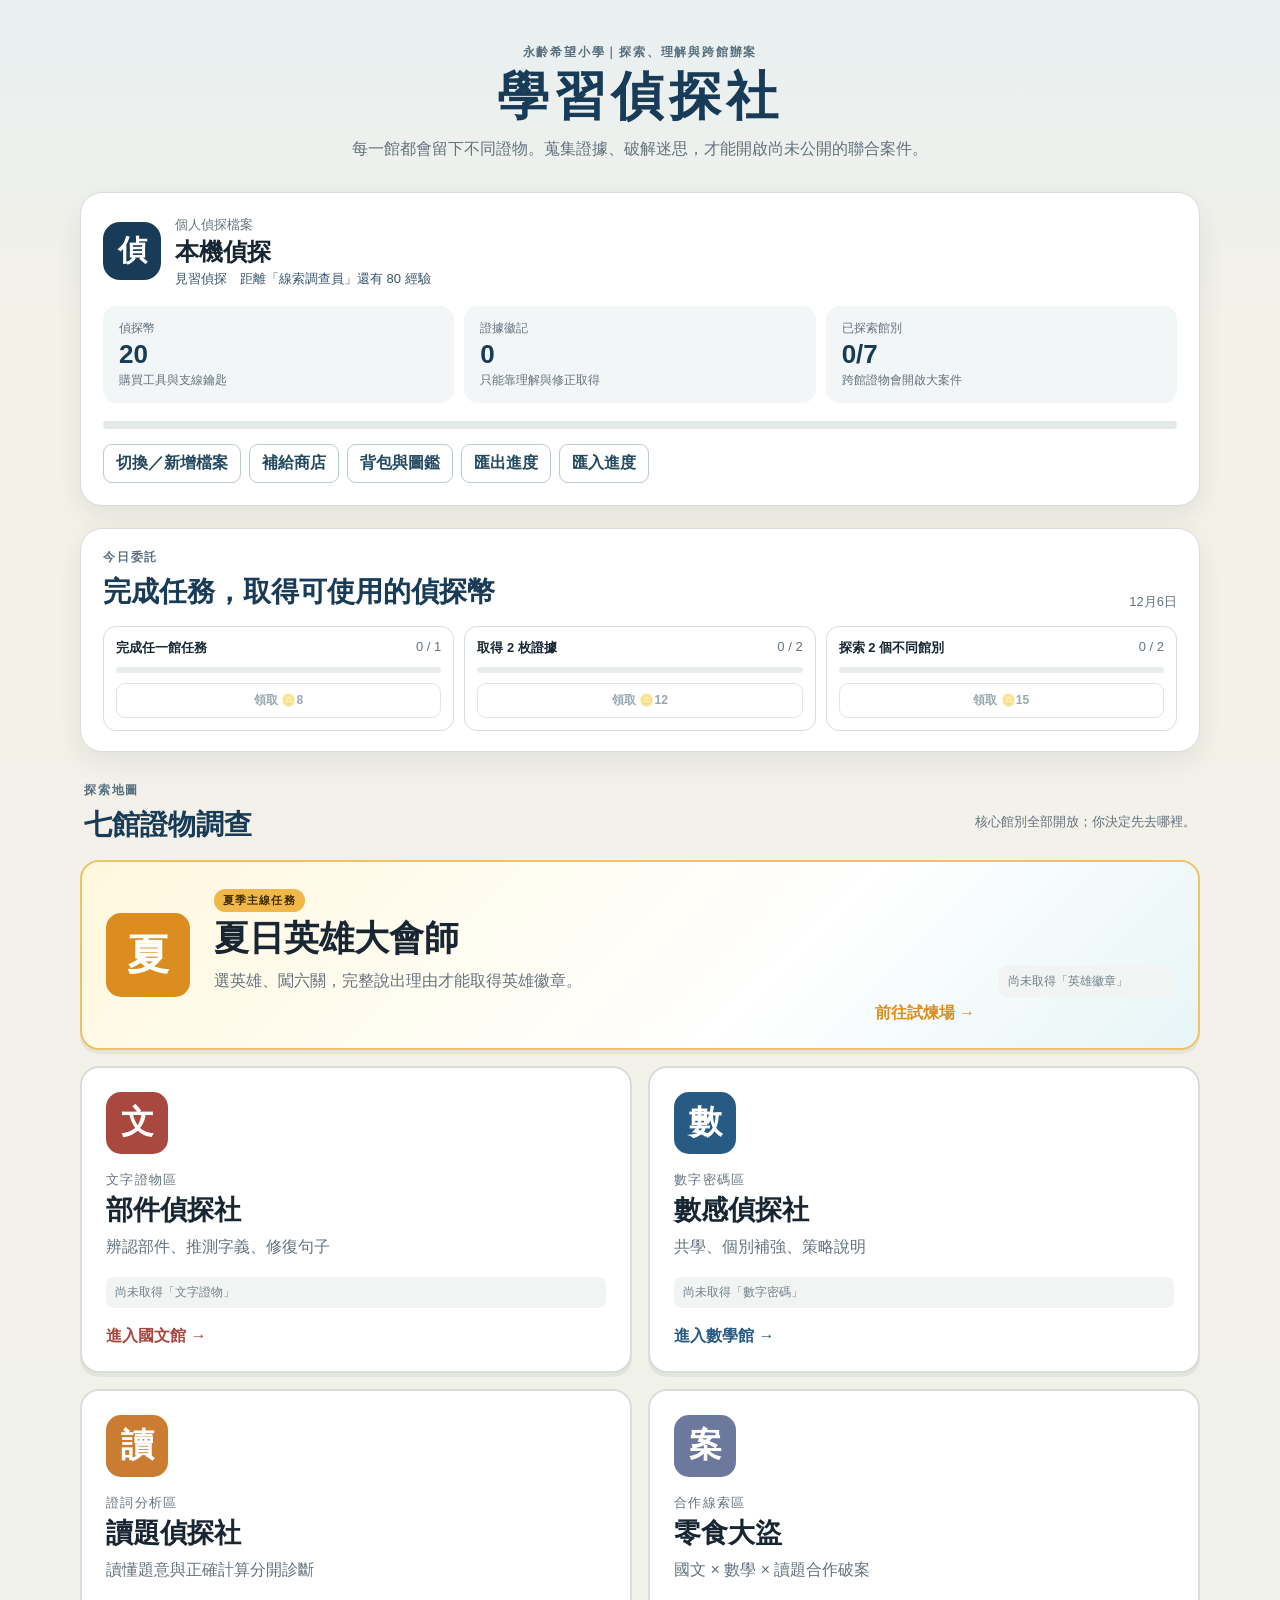
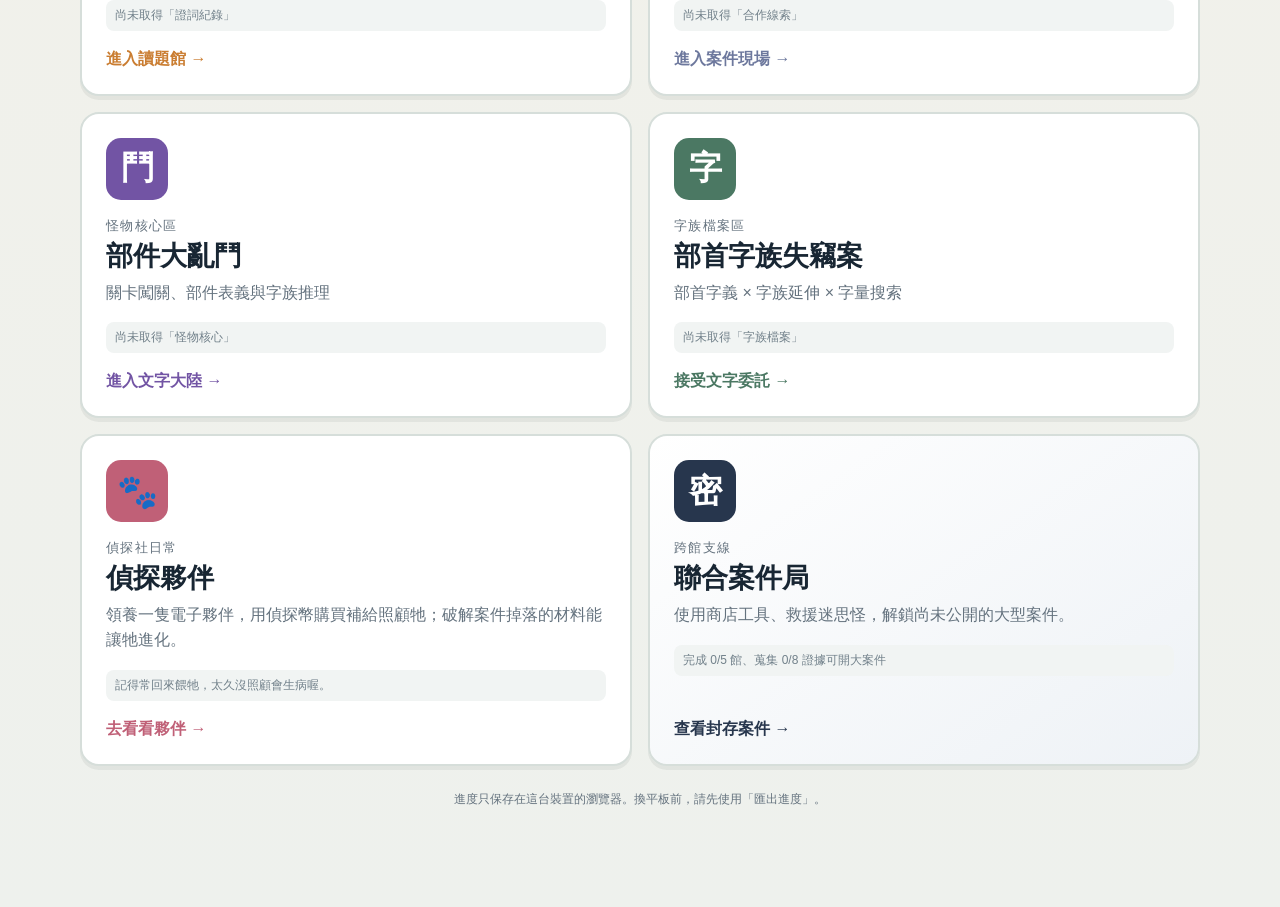
==== commit 76fea8f6: "Add files via upload" ====
--- a/index.html
+++ b/index.html
@@ -100,6 +100,16 @@
         <span class="module-progress" id="progress-radical"></span><span class="go">接受文字委託 →</span>
       </a>
 
+      <a class="subject pet" href="pet/index.html">
+        <span class="stamp">🐾</span>
+        <span class="subject-copy">
+          <small>偵探社日常</small><strong>偵探夥伴</strong>
+          <span>領養一隻電子夥伴，用偵探幣購買補給照顧牠；破解案件掉落的材料能讓牠進化。</span>
+        </span>
+        <span class="module-progress">記得常回來餵牠，太久沒照顧會生病喔。</span>
+        <span class="go">去看看夥伴 →</span>
+      </a>
+
       <a class="subject guild" href="guild/index.html">
         <span class="stamp">密</span>
         <span class="subject-copy">
--- a/hub.css
+++ b/hub.css
@@ -2,7 +2,7 @@
 *{box-sizing:border-box}body{margin:0;background:linear-gradient(180deg,#e8f0f1 0,#f4f1e8 340px,#eef1ed 100%);color:var(--ink);font-family:var(--sans)}button,input,select{font:inherit}.hub{width:min(1120px,calc(100% - 28px));margin:auto;padding:44px 0 74px}.hero{text-align:center;max-width:760px;margin:0 auto 28px}.eyebrow{margin:0 0 7px;font-size:12px;font-weight:800;letter-spacing:.15em;color:#57707f;text-transform:uppercase}.hero h1{font:800 52px/1.1 var(--kai);letter-spacing:.1em;color:var(--navy);margin:6px 0 10px}.hero>p:last-child{color:var(--muted);line-height:1.8;margin:0}
 .profile-console,.quest-board{background:#fff;border:1px solid var(--line);border-radius:22px;box-shadow:var(--shadow)}.profile-console{padding:22px;margin-bottom:22px}.profile-main{display:flex;align-items:center;gap:14px}.avatar{width:58px;height:58px;display:grid;place-items:center;border-radius:17px;background:var(--navy);color:#fff;font:700 29px var(--kai)}.profile-main small{color:var(--muted)}.profile-main h2{margin:2px 0;font-size:24px}.profile-main p{margin:0;color:#36566c;font-size:13px}.profile-stats{display:grid;grid-template-columns:repeat(3,1fr);gap:10px;margin:18px 0}.profile-stats>div{padding:14px 16px;border-radius:14px;background:#f2f6f6}.profile-stats span,.profile-stats small{display:block;color:var(--muted);font-size:12px}.profile-stats strong{display:block;font-size:26px;color:var(--navy);margin:2px 0}.rank-track{height:8px;border-radius:99px;background:#e3e9e8;overflow:hidden}.rank-track div{height:100%;background:linear-gradient(90deg,#2e7892,#e0a62d);border-radius:inherit;transition:.3s}.console-actions{display:flex;gap:8px;flex-wrap:wrap;margin-top:15px}.console-actions button,.quest button,.shop-item button,.type-choice button,.modal-primary{border:1px solid #bdcacd;border-radius:9px;background:#fff;padding:8px 12px;color:#254a60;font-weight:800;cursor:pointer}.console-actions button:hover,.quest button:hover:not(:disabled),.shop-item button:hover:not(:disabled){background:#edf5f6}
 .quest-board{padding:20px 22px;margin-bottom:30px}.section-head{display:flex;justify-content:space-between;align-items:end;gap:18px}.section-head h2{margin:0;font:700 28px var(--kai);color:var(--navy)}.section-head>p,.section-head>span{color:var(--muted);font-size:13px}.quest-list{display:grid;grid-template-columns:repeat(3,1fr);gap:10px;margin-top:15px}.quest{border:1px solid var(--line);border-radius:13px;padding:12px}.quest>div:first-child{display:flex;justify-content:space-between;gap:8px;font-size:13px}.quest>div:first-child span{color:var(--muted)}.quest-track{height:6px;border-radius:99px;background:#e8eceb;margin:10px 0;overflow:hidden}.quest-track i{display:block;height:100%;background:#4d8d73}.quest button{width:100%;font-size:12px}.quest button:disabled,.shop-item button:disabled{opacity:.48;cursor:not-allowed}.quest.done{border-color:#8bbca3;background:#f4fbf7}
-.world-head{margin:0 4px 16px}.subject-grid{display:grid;grid-template-columns:repeat(2,1fr);gap:16px}.subject{position:relative;min-height:245px;padding:24px;border-radius:19px;background:var(--card);border:2px solid var(--line);text-decoration:none;color:var(--ink);display:flex;flex-direction:column;transition:.16s;box-shadow:0 4px 0 #18212b10}.subject:hover,.subject:focus-visible{transform:translateY(-3px);border-color:var(--accent,#446c80);outline:none;box-shadow:var(--shadow)}.stamp{width:62px;height:62px;border-radius:15px;color:#fff;background:var(--accent,#446c80);display:grid;place-items:center;font:700 33px var(--kai);margin-bottom:17px}.subject-copy small{display:block;color:var(--muted);letter-spacing:.1em;margin-bottom:3px}.subject-copy strong{display:block;font:700 27px var(--kai);margin-bottom:7px}.subject-copy span{color:var(--muted);line-height:1.55}.module-progress{display:block;margin-top:17px;padding:7px 9px;border-radius:8px;background:#f1f4f3;color:#71808a;font-size:12px}.module-progress.earned{color:#286049;background:#e8f5ed;font-weight:800}.go{margin-top:auto;padding-top:18px;color:var(--accent,#365f75);font-weight:900}.summer{--accent:#db8d1f}.chinese{--accent:#a9483f}.math{--accent:#285b84}.reading{--accent:#ca7d31}.party{--accent:#6d789d}.battle{--accent:#7254a4}.radical{--accent:#4b7863}.guild{--accent:#27364d;background:linear-gradient(145deg,#fff,#eef2f6)}
+.world-head{margin:0 4px 16px}.subject-grid{display:grid;grid-template-columns:repeat(2,1fr);gap:16px}.subject{position:relative;min-height:245px;padding:24px;border-radius:19px;background:var(--card);border:2px solid var(--line);text-decoration:none;color:var(--ink);display:flex;flex-direction:column;transition:.16s;box-shadow:0 4px 0 #18212b10}.subject:hover,.subject:focus-visible{transform:translateY(-3px);border-color:var(--accent,#446c80);outline:none;box-shadow:var(--shadow)}.stamp{width:62px;height:62px;border-radius:15px;color:#fff;background:var(--accent,#446c80);display:grid;place-items:center;font:700 33px var(--kai);margin-bottom:17px}.subject-copy small{display:block;color:var(--muted);letter-spacing:.1em;margin-bottom:3px}.subject-copy strong{display:block;font:700 27px var(--kai);margin-bottom:7px}.subject-copy span{color:var(--muted);line-height:1.55}.module-progress{display:block;margin-top:17px;padding:7px 9px;border-radius:8px;background:#f1f4f3;color:#71808a;font-size:12px}.module-progress.earned{color:#286049;background:#e8f5ed;font-weight:800}.go{margin-top:auto;padding-top:18px;color:var(--accent,#365f75);font-weight:900}.summer{--accent:#db8d1f}.chinese{--accent:#a9483f}.math{--accent:#285b84}.reading{--accent:#ca7d31}.party{--accent:#6d789d}.battle{--accent:#7254a4}.radical{--accent:#4b7863}.pet{--accent:#c06077}.guild{--accent:#27364d;background:linear-gradient(145deg,#fff,#eef2f6)}
 .subject.featured{grid-column:1/-1;min-height:190px;display:grid;grid-template-columns:auto 1fr minmax(175px,auto);grid-template-rows:auto auto;align-items:center;gap:0 24px;background:linear-gradient(135deg,#fff8de,#fff 62%,#e7f5f6);border-color:#edc364}.featured .stamp{grid-row:1/3;width:84px;height:84px;margin:0;font-size:42px}.featured .subject-copy strong{font-size:35px}.featured .module-progress{margin:0;align-self:end}.featured .go{padding:0;align-self:start;justify-self:end}.event-badge{display:inline-block!important;width:max-content;padding:4px 9px;border-radius:999px;background:#f0b848;color:#3d2b00!important;font-size:11px;font-weight:900}.save-note{text-align:center;color:var(--muted);font-size:12px;margin:25px 0}
 .modal{position:fixed;z-index:1100;inset:0;background:#0e202ab8;display:grid;place-items:center;padding:18px}.modal.hidden{display:none}.modal-card{position:relative;width:min(460px,100%);max-height:88vh;overflow:auto;background:#fff;border-radius:20px;padding:25px;box-shadow:0 25px 70px #0006}.modal-card.wide{width:min(720px,100%)}.modal-card h2{margin:0 34px 14px 0;font:700 28px var(--kai);color:var(--navy)}.modal-card h3{margin:23px 0 10px}.modal-card>p{color:var(--muted);line-height:1.6}.modal-close{position:absolute;right:15px;top:12px;border:0;background:transparent;font-size:28px;cursor:pointer}.modal-card label{display:grid;gap:6px;margin:12px 0;font-weight:800}.modal-card input,.modal-card select{width:100%;border:1px solid #b9c7ca;border-radius:10px;padding:11px;background:#fff}.type-choice{display:flex;gap:8px;margin:12px 0}.type-choice button.selected{background:var(--navy);color:#fff}.modal-primary{width:100%;background:var(--navy);color:#fff;border-color:var(--navy)}.modal-message{min-height:22px;color:#975824!important;font-weight:800}
 .shop-list{display:grid;gap:9px}.shop-item{display:grid;grid-template-columns:auto 1fr auto;align-items:center;gap:12px;padding:12px;border:1px solid var(--line);border-radius:13px}.item-icon{font-size:27px}.shop-item strong{display:block}.shop-item p{margin:3px 0;color:var(--muted);font-size:13px}.shop-item small{color:#527286}.bag-list{display:grid;grid-template-columns:repeat(2,1fr);gap:8px}.bag-item{display:grid;grid-template-columns:auto 1fr auto;gap:8px;padding:10px;border-radius:10px;background:#f0f5f4}.myth-list{display:grid;gap:8px}.myth-item{display:flex;gap:10px;padding:10px;border-left:4px solid #b45745;background:#f8efec;border-radius:8px}.myth-item>span{font-size:24px}.myth-item strong,.myth-item small{display:block}.myth-item small{color:var(--muted);margin-top:2px}.title-chip{display:inline-block;padding:7px 10px;margin:3px;border-radius:99px;background:#fff2c8;color:#604a11;font-weight:800}.empty{color:var(--muted);font-size:13px}
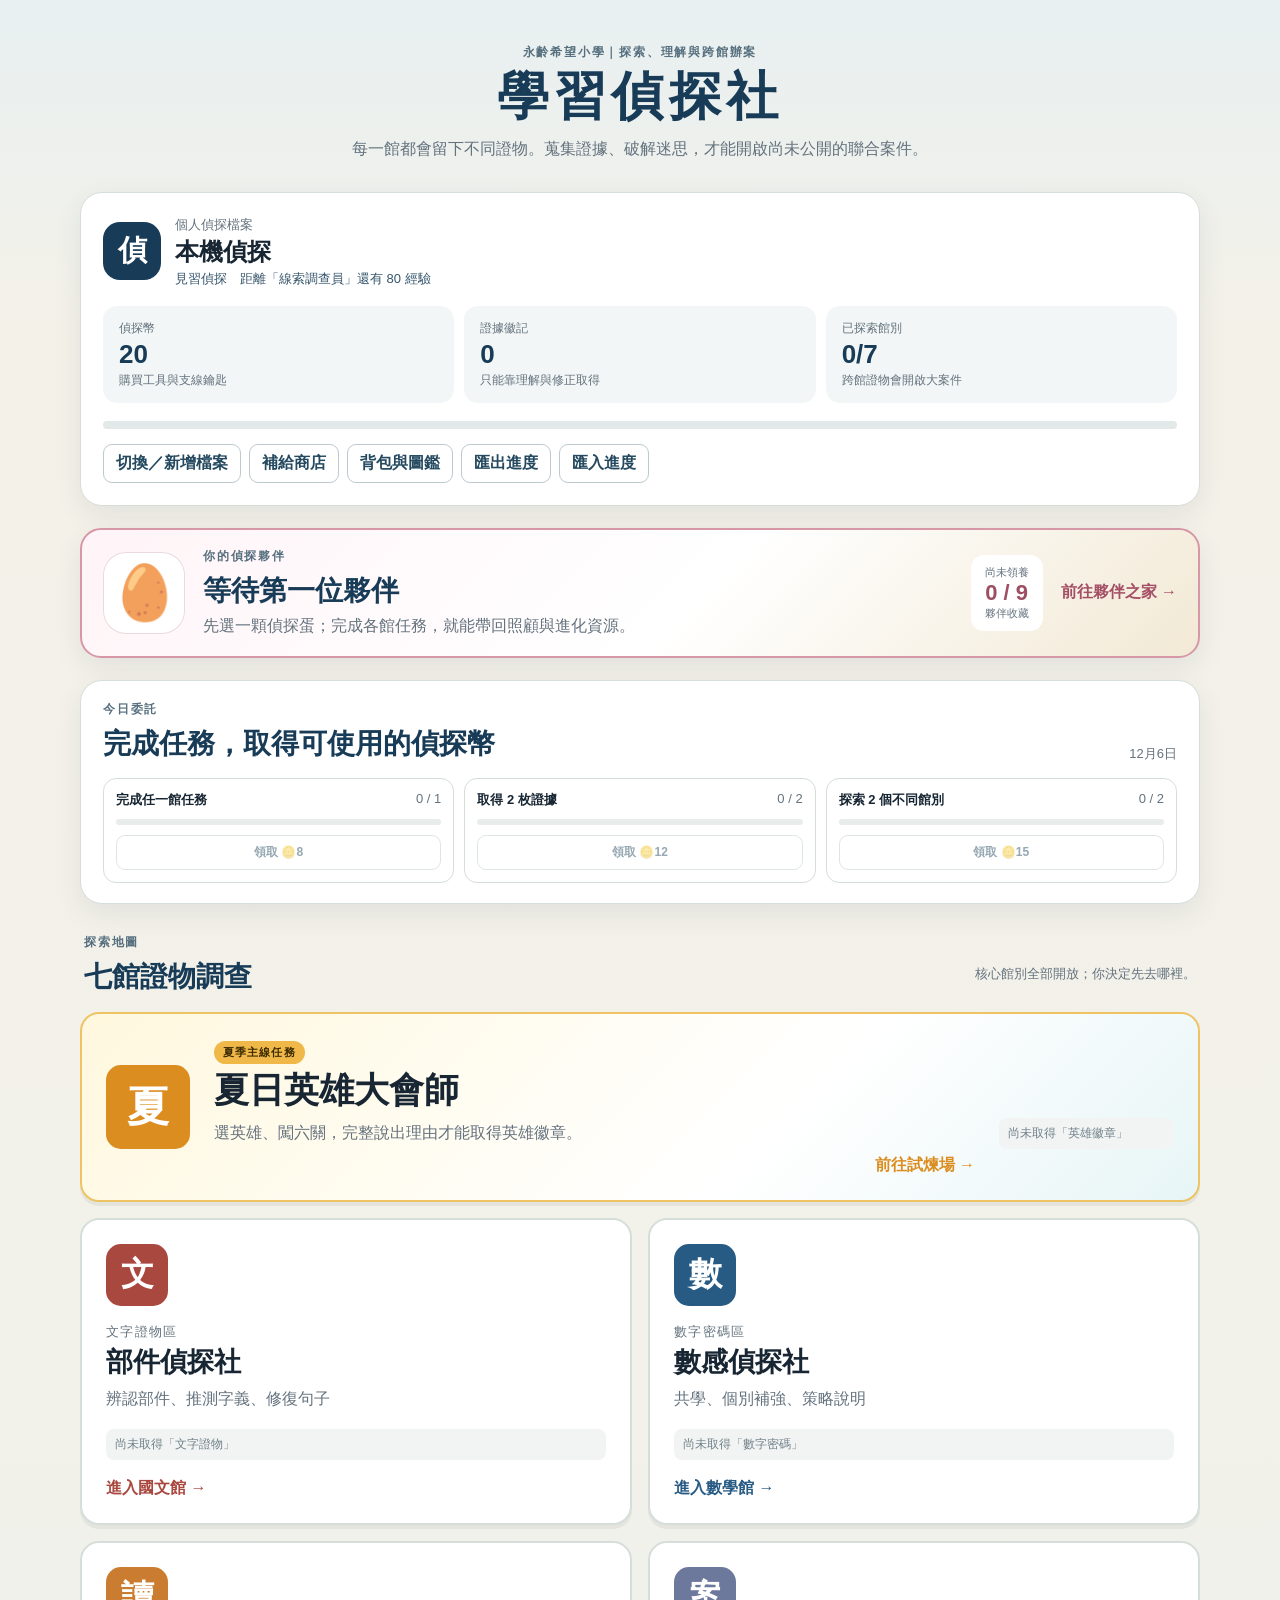
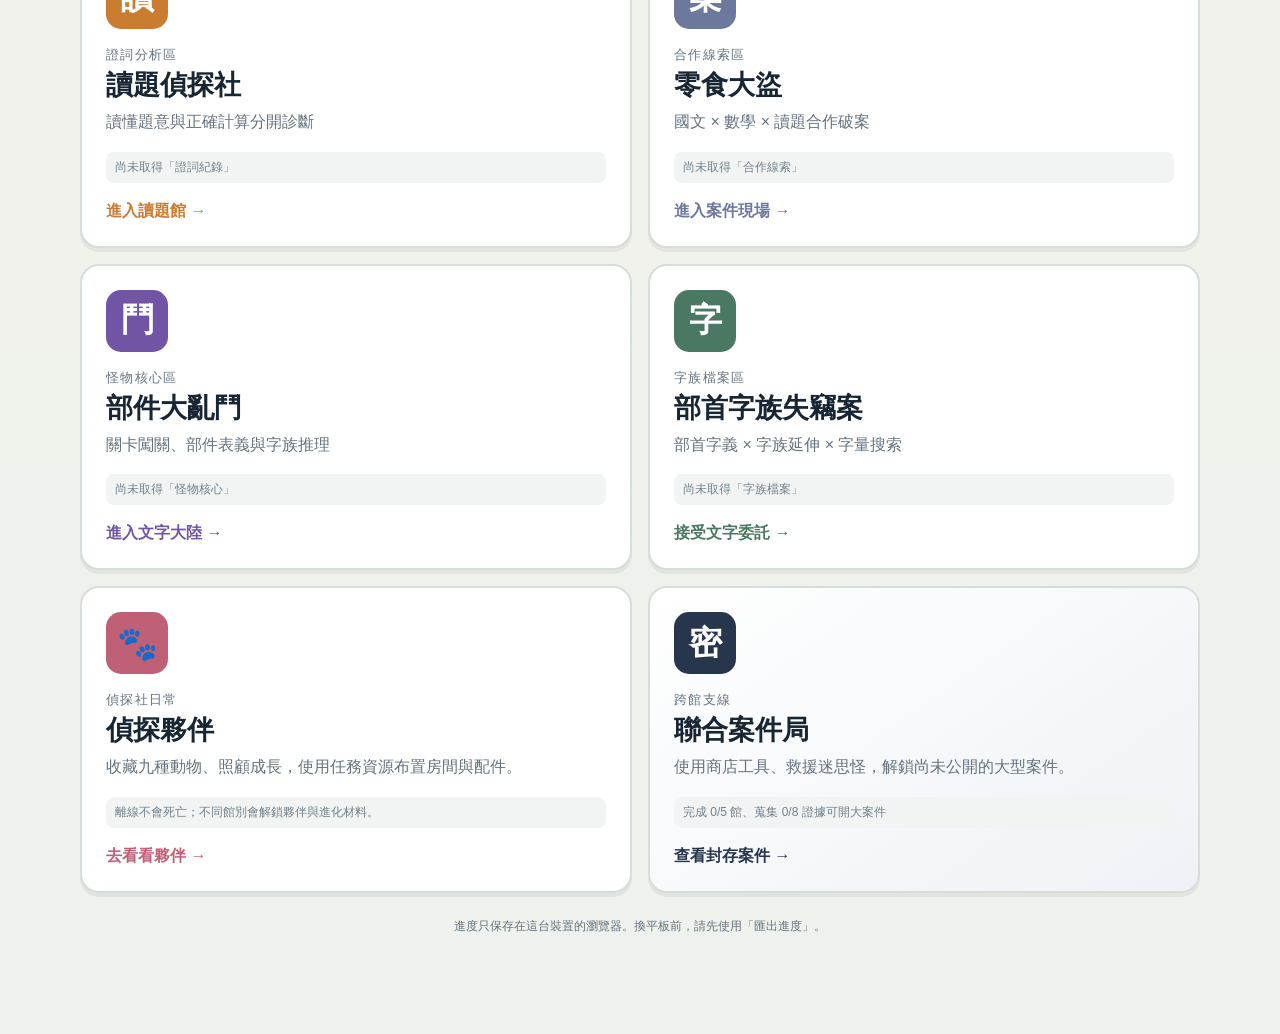
==== commit ca8148bb: "Add files via upload" ====
--- a/index.html
+++ b/index.html
@@ -38,6 +38,23 @@
         <input id="import-file" type="file" accept=".json,application/json" hidden>
       </div>
     </section>
+
+    <a class="companion-spotlight" id="companion-spotlight" href="pet/index.html">
+      <div class="spotlight-avatar">
+        <span id="hub-pet-avatar">🥚</span><i id="hub-pet-accessory"></i>
+      </div>
+      <div class="spotlight-copy">
+        <p class="eyebrow">你的偵探夥伴</p>
+        <h2 id="hub-pet-name">等待第一位夥伴</h2>
+        <p id="hub-pet-line">選一顆偵探蛋；完成各館任務，為牠帶回飼料、玩具與進化材料。</p>
+      </div>
+      <div class="spotlight-status">
+        <span id="hub-pet-stage">尚未領養</span>
+        <strong id="hub-pet-collection">0 / 9</strong>
+        <small>夥伴收藏</small>
+      </div>
+      <b>前往夥伴之家 →</b>
+    </a>
 
     <section class="quest-board">
       <div class="section-head">
@@ -104,9 +121,9 @@
         <span class="stamp">🐾</span>
         <span class="subject-copy">
           <small>偵探社日常</small><strong>偵探夥伴</strong>
-          <span>領養一隻電子夥伴，用偵探幣購買補給照顧牠；破解案件掉落的材料能讓牠進化。</span>
+          <span>收藏九種動物、照顧成長，使用任務資源布置房間與配件。</span>
         </span>
-        <span class="module-progress">記得常回來餵牠，太久沒照顧會生病喔。</span>
+        <span class="module-progress">離線不會死亡；不同館別會解鎖夥伴與進化材料。</span>
         <span class="go">去看看夥伴 →</span>
       </a>
 
--- a/hub.css
+++ b/hub.css
@@ -1,9 +1,10 @@
 :root{--ink:#182633;--muted:#64727e;--paper:#eef1ed;--card:#fff;--navy:#183c57;--gold:#e0a62d;--line:#d6deda;--shadow:0 10px 28px #17384c14;--sans:"PingFang TC","Noto Sans TC","Microsoft JhengHei",sans-serif;--kai:"標楷體","BiauKai","DFKai-SB","KaiTi",serif}
 *{box-sizing:border-box}body{margin:0;background:linear-gradient(180deg,#e8f0f1 0,#f4f1e8 340px,#eef1ed 100%);color:var(--ink);font-family:var(--sans)}button,input,select{font:inherit}.hub{width:min(1120px,calc(100% - 28px));margin:auto;padding:44px 0 74px}.hero{text-align:center;max-width:760px;margin:0 auto 28px}.eyebrow{margin:0 0 7px;font-size:12px;font-weight:800;letter-spacing:.15em;color:#57707f;text-transform:uppercase}.hero h1{font:800 52px/1.1 var(--kai);letter-spacing:.1em;color:var(--navy);margin:6px 0 10px}.hero>p:last-child{color:var(--muted);line-height:1.8;margin:0}
 .profile-console,.quest-board{background:#fff;border:1px solid var(--line);border-radius:22px;box-shadow:var(--shadow)}.profile-console{padding:22px;margin-bottom:22px}.profile-main{display:flex;align-items:center;gap:14px}.avatar{width:58px;height:58px;display:grid;place-items:center;border-radius:17px;background:var(--navy);color:#fff;font:700 29px var(--kai)}.profile-main small{color:var(--muted)}.profile-main h2{margin:2px 0;font-size:24px}.profile-main p{margin:0;color:#36566c;font-size:13px}.profile-stats{display:grid;grid-template-columns:repeat(3,1fr);gap:10px;margin:18px 0}.profile-stats>div{padding:14px 16px;border-radius:14px;background:#f2f6f6}.profile-stats span,.profile-stats small{display:block;color:var(--muted);font-size:12px}.profile-stats strong{display:block;font-size:26px;color:var(--navy);margin:2px 0}.rank-track{height:8px;border-radius:99px;background:#e3e9e8;overflow:hidden}.rank-track div{height:100%;background:linear-gradient(90deg,#2e7892,#e0a62d);border-radius:inherit;transition:.3s}.console-actions{display:flex;gap:8px;flex-wrap:wrap;margin-top:15px}.console-actions button,.quest button,.shop-item button,.type-choice button,.modal-primary{border:1px solid #bdcacd;border-radius:9px;background:#fff;padding:8px 12px;color:#254a60;font-weight:800;cursor:pointer}.console-actions button:hover,.quest button:hover:not(:disabled),.shop-item button:hover:not(:disabled){background:#edf5f6}
+.companion-spotlight{display:grid;grid-template-columns:auto 1fr auto auto;align-items:center;gap:18px;margin:0 0 22px;padding:18px 21px;border:2px solid #d697a7;border-radius:21px;background:linear-gradient(135deg,#fff4f7,#fff 55%,#f2e9d5);box-shadow:var(--shadow);color:var(--ink);text-decoration:none;transition:.16s}.companion-spotlight:hover{transform:translateY(-2px);border-color:#bd5e76}.spotlight-avatar{position:relative;width:82px;height:82px;display:grid;place-items:center;border-radius:23px;background:#fff;font-size:54px;box-shadow:inset 0 0 0 1px #ead9dd}.spotlight-avatar i{position:absolute;right:-7px;top:-7px;font-style:normal;font-size:25px}.spotlight-copy h2{margin:2px 0 4px;font:700 28px var(--kai);color:var(--navy)}.spotlight-copy>p:last-child{margin:0;color:var(--muted);line-height:1.5}.spotlight-status{padding:10px 14px;border-radius:13px;background:#fff;text-align:center}.spotlight-status span,.spotlight-status small{display:block;color:var(--muted);font-size:11px}.spotlight-status strong{font-size:22px;color:#9d4e62}.companion-spotlight>b{color:#a44f66;white-space:nowrap}
 .quest-board{padding:20px 22px;margin-bottom:30px}.section-head{display:flex;justify-content:space-between;align-items:end;gap:18px}.section-head h2{margin:0;font:700 28px var(--kai);color:var(--navy)}.section-head>p,.section-head>span{color:var(--muted);font-size:13px}.quest-list{display:grid;grid-template-columns:repeat(3,1fr);gap:10px;margin-top:15px}.quest{border:1px solid var(--line);border-radius:13px;padding:12px}.quest>div:first-child{display:flex;justify-content:space-between;gap:8px;font-size:13px}.quest>div:first-child span{color:var(--muted)}.quest-track{height:6px;border-radius:99px;background:#e8eceb;margin:10px 0;overflow:hidden}.quest-track i{display:block;height:100%;background:#4d8d73}.quest button{width:100%;font-size:12px}.quest button:disabled,.shop-item button:disabled{opacity:.48;cursor:not-allowed}.quest.done{border-color:#8bbca3;background:#f4fbf7}
 .world-head{margin:0 4px 16px}.subject-grid{display:grid;grid-template-columns:repeat(2,1fr);gap:16px}.subject{position:relative;min-height:245px;padding:24px;border-radius:19px;background:var(--card);border:2px solid var(--line);text-decoration:none;color:var(--ink);display:flex;flex-direction:column;transition:.16s;box-shadow:0 4px 0 #18212b10}.subject:hover,.subject:focus-visible{transform:translateY(-3px);border-color:var(--accent,#446c80);outline:none;box-shadow:var(--shadow)}.stamp{width:62px;height:62px;border-radius:15px;color:#fff;background:var(--accent,#446c80);display:grid;place-items:center;font:700 33px var(--kai);margin-bottom:17px}.subject-copy small{display:block;color:var(--muted);letter-spacing:.1em;margin-bottom:3px}.subject-copy strong{display:block;font:700 27px var(--kai);margin-bottom:7px}.subject-copy span{color:var(--muted);line-height:1.55}.module-progress{display:block;margin-top:17px;padding:7px 9px;border-radius:8px;background:#f1f4f3;color:#71808a;font-size:12px}.module-progress.earned{color:#286049;background:#e8f5ed;font-weight:800}.go{margin-top:auto;padding-top:18px;color:var(--accent,#365f75);font-weight:900}.summer{--accent:#db8d1f}.chinese{--accent:#a9483f}.math{--accent:#285b84}.reading{--accent:#ca7d31}.party{--accent:#6d789d}.battle{--accent:#7254a4}.radical{--accent:#4b7863}.pet{--accent:#c06077}.guild{--accent:#27364d;background:linear-gradient(145deg,#fff,#eef2f6)}
 .subject.featured{grid-column:1/-1;min-height:190px;display:grid;grid-template-columns:auto 1fr minmax(175px,auto);grid-template-rows:auto auto;align-items:center;gap:0 24px;background:linear-gradient(135deg,#fff8de,#fff 62%,#e7f5f6);border-color:#edc364}.featured .stamp{grid-row:1/3;width:84px;height:84px;margin:0;font-size:42px}.featured .subject-copy strong{font-size:35px}.featured .module-progress{margin:0;align-self:end}.featured .go{padding:0;align-self:start;justify-self:end}.event-badge{display:inline-block!important;width:max-content;padding:4px 9px;border-radius:999px;background:#f0b848;color:#3d2b00!important;font-size:11px;font-weight:900}.save-note{text-align:center;color:var(--muted);font-size:12px;margin:25px 0}
 .modal{position:fixed;z-index:1100;inset:0;background:#0e202ab8;display:grid;place-items:center;padding:18px}.modal.hidden{display:none}.modal-card{position:relative;width:min(460px,100%);max-height:88vh;overflow:auto;background:#fff;border-radius:20px;padding:25px;box-shadow:0 25px 70px #0006}.modal-card.wide{width:min(720px,100%)}.modal-card h2{margin:0 34px 14px 0;font:700 28px var(--kai);color:var(--navy)}.modal-card h3{margin:23px 0 10px}.modal-card>p{color:var(--muted);line-height:1.6}.modal-close{position:absolute;right:15px;top:12px;border:0;background:transparent;font-size:28px;cursor:pointer}.modal-card label{display:grid;gap:6px;margin:12px 0;font-weight:800}.modal-card input,.modal-card select{width:100%;border:1px solid #b9c7ca;border-radius:10px;padding:11px;background:#fff}.type-choice{display:flex;gap:8px;margin:12px 0}.type-choice button.selected{background:var(--navy);color:#fff}.modal-primary{width:100%;background:var(--navy);color:#fff;border-color:var(--navy)}.modal-message{min-height:22px;color:#975824!important;font-weight:800}
 .shop-list{display:grid;gap:9px}.shop-item{display:grid;grid-template-columns:auto 1fr auto;align-items:center;gap:12px;padding:12px;border:1px solid var(--line);border-radius:13px}.item-icon{font-size:27px}.shop-item strong{display:block}.shop-item p{margin:3px 0;color:var(--muted);font-size:13px}.shop-item small{color:#527286}.bag-list{display:grid;grid-template-columns:repeat(2,1fr);gap:8px}.bag-item{display:grid;grid-template-columns:auto 1fr auto;gap:8px;padding:10px;border-radius:10px;background:#f0f5f4}.myth-list{display:grid;gap:8px}.myth-item{display:flex;gap:10px;padding:10px;border-left:4px solid #b45745;background:#f8efec;border-radius:8px}.myth-item>span{font-size:24px}.myth-item strong,.myth-item small{display:block}.myth-item small{color:var(--muted);margin-top:2px}.title-chip{display:inline-block;padding:7px 10px;margin:3px;border-radius:99px;background:#fff2c8;color:#604a11;font-weight:800}.empty{color:var(--muted);font-size:13px}
-@media(max-width:760px){.hub{padding-top:26px}.hero h1{font-size:41px}.profile-stats,.quest-list{grid-template-columns:1fr}.subject-grid{grid-template-columns:1fr}.subject.featured{grid-column:auto;display:flex;min-height:280px;align-items:flex-start}.featured .stamp{width:68px;height:68px;margin-bottom:15px}.featured .module-progress{margin-top:16px}.featured .go{margin-top:auto;padding-top:16px;align-self:auto}.section-head{align-items:start;flex-direction:column}.bag-list{grid-template-columns:1fr}}
+@media(max-width:760px){.hub{padding-top:26px}.hero h1{font-size:41px}.profile-stats,.quest-list{grid-template-columns:1fr}.companion-spotlight{grid-template-columns:auto 1fr}.spotlight-status{display:none}.companion-spotlight>b{grid-column:1/-1}.subject-grid{grid-template-columns:1fr}.subject.featured{grid-column:auto;display:flex;min-height:280px;align-items:flex-start}.featured .stamp{width:68px;height:68px;margin-bottom:15px}.featured .module-progress{margin-top:16px}.featured .go{margin-top:auto;padding-top:16px;align-self:auto}.section-head{align-items:start;flex-direction:column}.bag-list{grid-template-columns:1fr}}
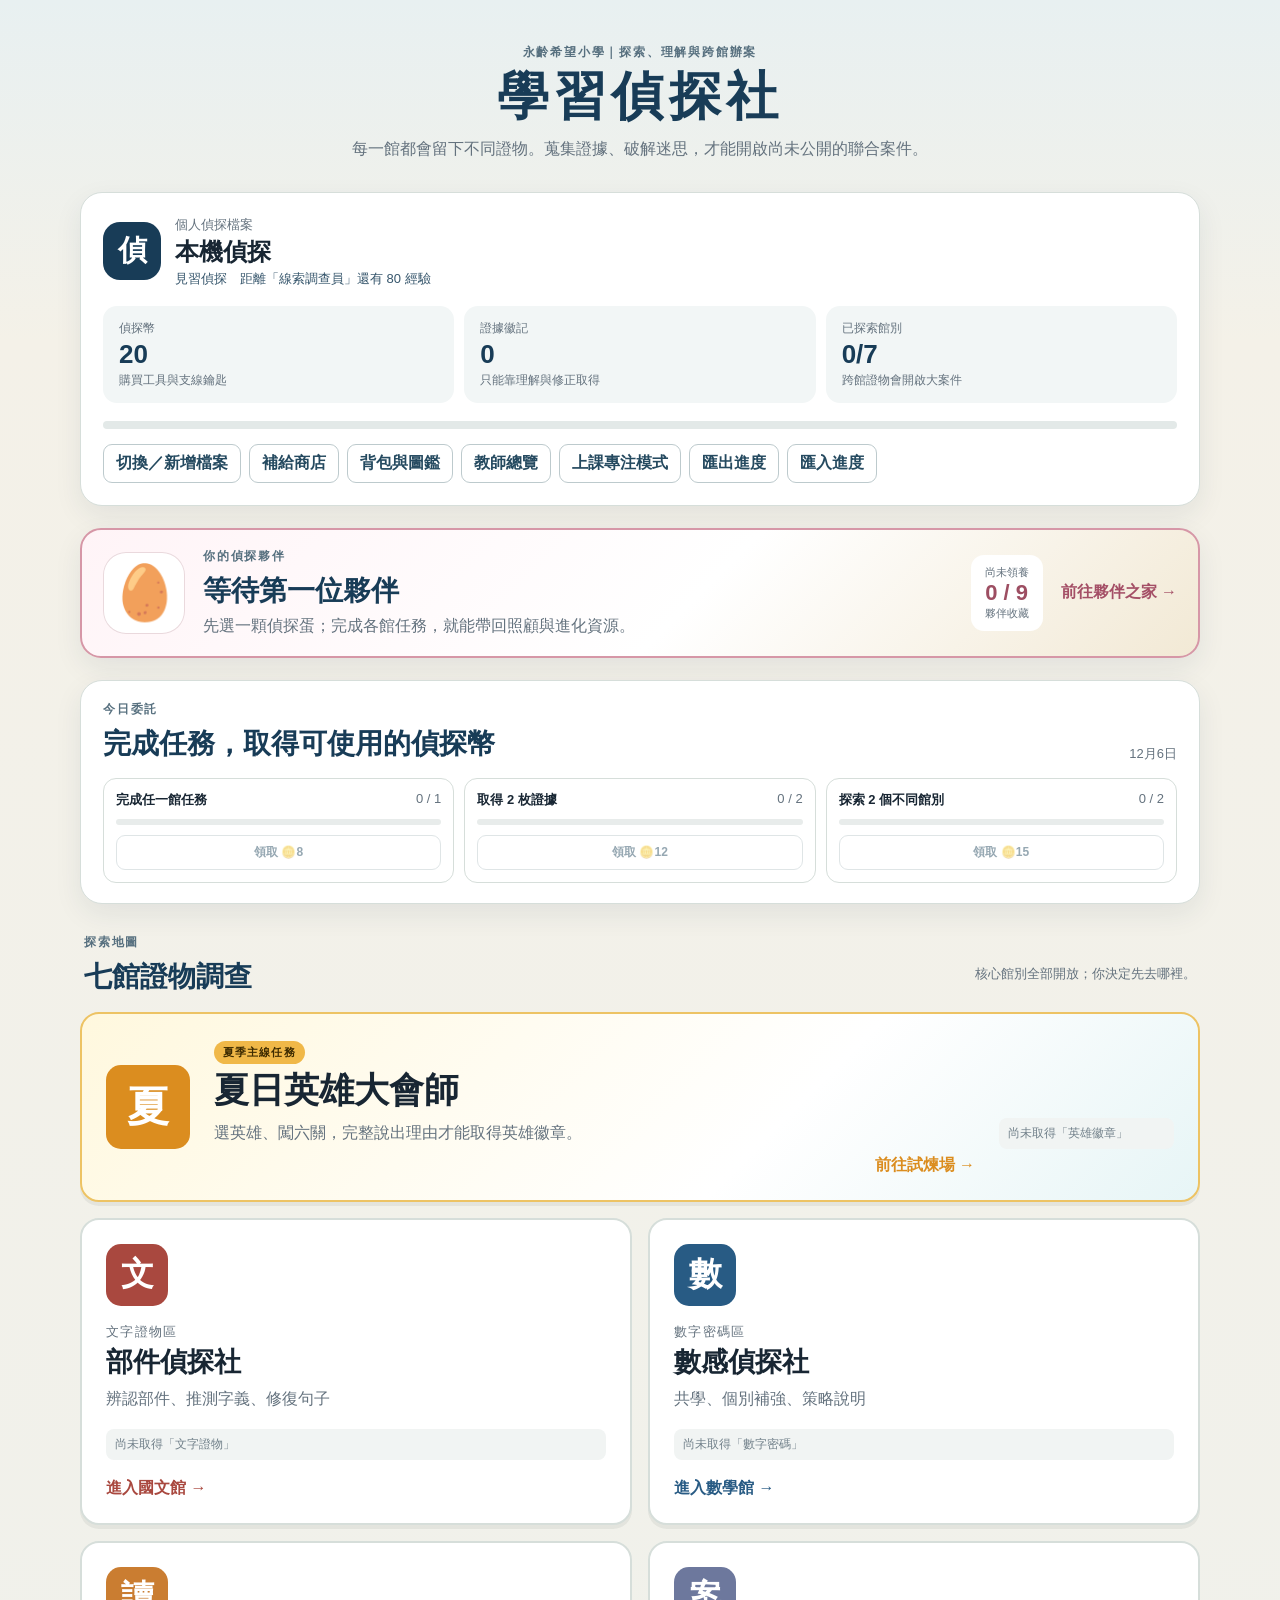
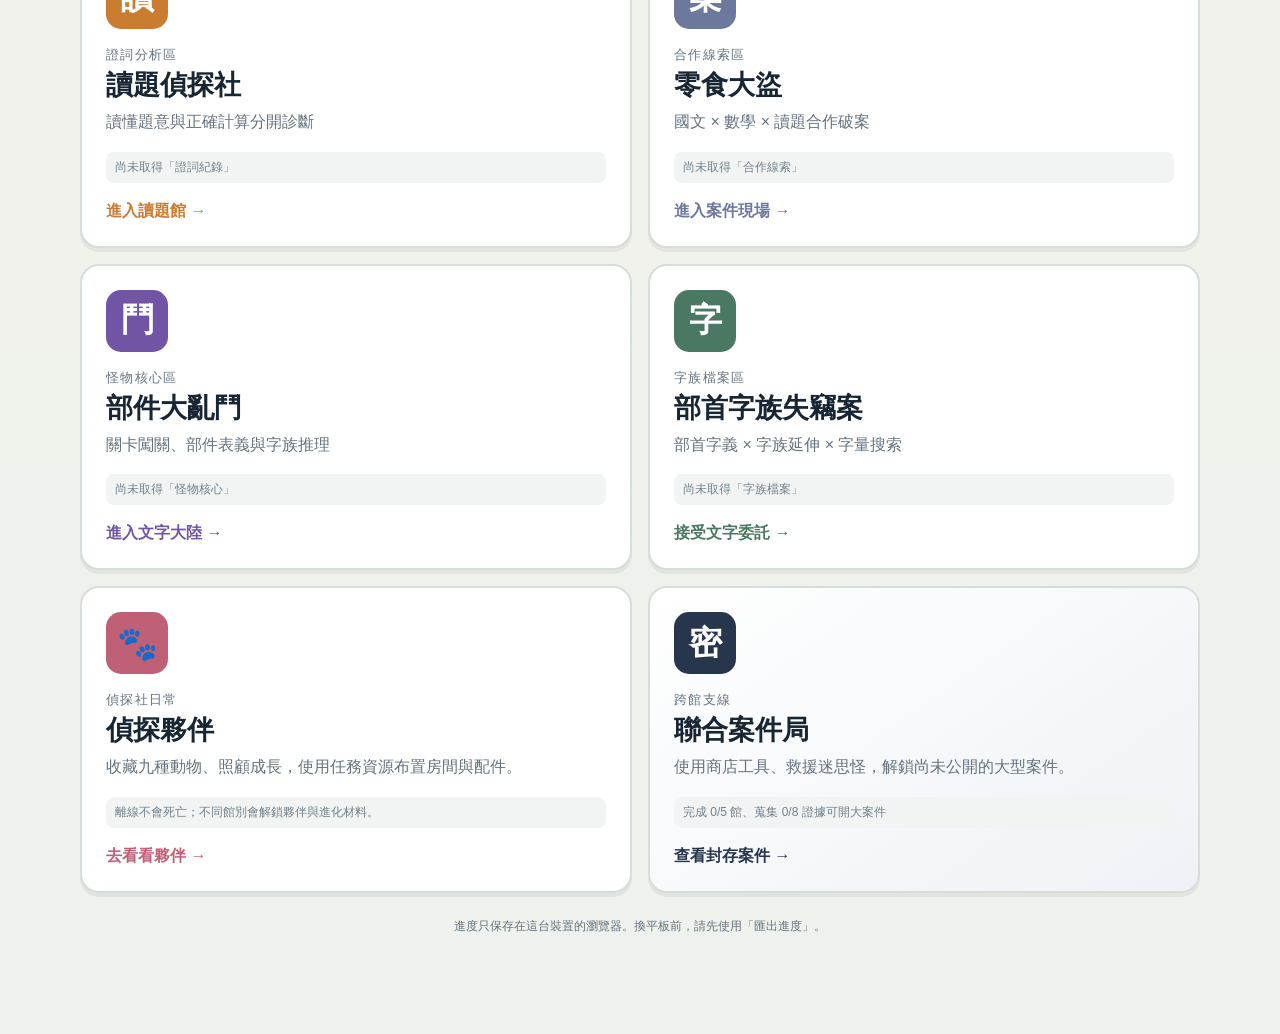
==== commit fe4454b6: "Add files via upload" ====
--- a/index.html
+++ b/index.html
@@ -33,6 +33,8 @@
         <button data-open="profile-modal">切換／新增檔案</button>
         <button data-open="shop-modal">補給商店</button>
         <button data-open="bag-modal">背包與圖鑑</button>
+        <button data-open="teacher-modal">教師總覽</button>
+        <button id="toggle-companion">上課專注模式</button>
         <button id="export-profile">匯出進度</button>
         <button id="import-profile">匯入進度</button>
         <input id="import-file" type="file" accept=".json,application/json" hidden>
@@ -179,6 +181,21 @@
     </div>
   </div>
 
+  <div id="teacher-modal" class="modal hidden" role="dialog" aria-modal="true">
+    <div class="modal-card teacher-card">
+      <button class="modal-close" data-close>×</button>
+      <h2>教師總覽</h2>
+      <p>資料只來自這台裝置上的偵探檔案，可快速查看練習量、最近表現與待加強迷思。</p>
+      <div class="teacher-summary" id="teacher-summary"></div>
+      <div class="teacher-table-wrap"><table class="teacher-table">
+        <thead><tr><th>偵探</th><th>最近練習</th><th>七館進度</th><th>平均正確率</th><th>常見迷思</th><th>夥伴</th></tr></thead>
+        <tbody id="teacher-rows"></tbody>
+      </table></div>
+      <button id="export-teacher" class="modal-primary">下載教師總覽 CSV</button>
+      <p id="teacher-message" class="modal-message"></p>
+    </div>
+  </div>
+
   <script src="detective-system.js"></script>
   <script src="hub.js"></script>
 </body>
--- a/hub.css
+++ b/hub.css
@@ -8,3 +8,5 @@
 .modal{position:fixed;z-index:1100;inset:0;background:#0e202ab8;display:grid;place-items:center;padding:18px}.modal.hidden{display:none}.modal-card{position:relative;width:min(460px,100%);max-height:88vh;overflow:auto;background:#fff;border-radius:20px;padding:25px;box-shadow:0 25px 70px #0006}.modal-card.wide{width:min(720px,100%)}.modal-card h2{margin:0 34px 14px 0;font:700 28px var(--kai);color:var(--navy)}.modal-card h3{margin:23px 0 10px}.modal-card>p{color:var(--muted);line-height:1.6}.modal-close{position:absolute;right:15px;top:12px;border:0;background:transparent;font-size:28px;cursor:pointer}.modal-card label{display:grid;gap:6px;margin:12px 0;font-weight:800}.modal-card input,.modal-card select{width:100%;border:1px solid #b9c7ca;border-radius:10px;padding:11px;background:#fff}.type-choice{display:flex;gap:8px;margin:12px 0}.type-choice button.selected{background:var(--navy);color:#fff}.modal-primary{width:100%;background:var(--navy);color:#fff;border-color:var(--navy)}.modal-message{min-height:22px;color:#975824!important;font-weight:800}
 .shop-list{display:grid;gap:9px}.shop-item{display:grid;grid-template-columns:auto 1fr auto;align-items:center;gap:12px;padding:12px;border:1px solid var(--line);border-radius:13px}.item-icon{font-size:27px}.shop-item strong{display:block}.shop-item p{margin:3px 0;color:var(--muted);font-size:13px}.shop-item small{color:#527286}.bag-list{display:grid;grid-template-columns:repeat(2,1fr);gap:8px}.bag-item{display:grid;grid-template-columns:auto 1fr auto;gap:8px;padding:10px;border-radius:10px;background:#f0f5f4}.myth-list{display:grid;gap:8px}.myth-item{display:flex;gap:10px;padding:10px;border-left:4px solid #b45745;background:#f8efec;border-radius:8px}.myth-item>span{font-size:24px}.myth-item strong,.myth-item small{display:block}.myth-item small{color:var(--muted);margin-top:2px}.title-chip{display:inline-block;padding:7px 10px;margin:3px;border-radius:99px;background:#fff2c8;color:#604a11;font-weight:800}.empty{color:var(--muted);font-size:13px}
 @media(max-width:760px){.hub{padding-top:26px}.hero h1{font-size:41px}.profile-stats,.quest-list{grid-template-columns:1fr}.companion-spotlight{grid-template-columns:auto 1fr}.spotlight-status{display:none}.companion-spotlight>b{grid-column:1/-1}.subject-grid{grid-template-columns:1fr}.subject.featured{grid-column:auto;display:flex;min-height:280px;align-items:flex-start}.featured .stamp{width:68px;height:68px;margin-bottom:15px}.featured .module-progress{margin-top:16px}.featured .go{margin-top:auto;padding-top:16px;align-self:auto}.section-head{align-items:start;flex-direction:column}.bag-list{grid-template-columns:1fr}}
+
+.spotlight-avatar #hub-pet-avatar.pixel{display:grid;place-items:center;width:76px;height:76px}.spotlight-avatar #hub-pet-avatar.pixel img{max-width:100%;max-height:100%;object-fit:contain;image-rendering:pixelated}.spotlight-avatar #hub-pet-avatar.stage-1 img{scale:.84}.spotlight-avatar #hub-pet-avatar.stage-3 img{scale:1.08;filter:drop-shadow(0 0 6px #ffd15d)}.modal-card.teacher-card{width:min(1060px,100%)}.teacher-summary{display:flex;gap:8px;flex-wrap:wrap;margin:12px 0}.teacher-summary span{padding:9px 12px;border-radius:10px;background:#eff5f4;color:#4e6672}.teacher-summary b{color:var(--navy);font-size:18px}.teacher-table-wrap{overflow:auto;margin:12px 0 16px;border:1px solid var(--line);border-radius:12px}.teacher-table{width:100%;min-width:780px;border-collapse:collapse;font-size:13px}.teacher-table th,.teacher-table td{padding:10px 11px;border-bottom:1px solid var(--line);text-align:left;vertical-align:top}.teacher-table th{position:sticky;top:0;background:#edf3f3;color:#36566c}.teacher-table tr:last-child td{border-bottom:0}.teacher-table strong,.teacher-table small{display:block}.teacher-table small{margin-top:3px;color:var(--muted)}
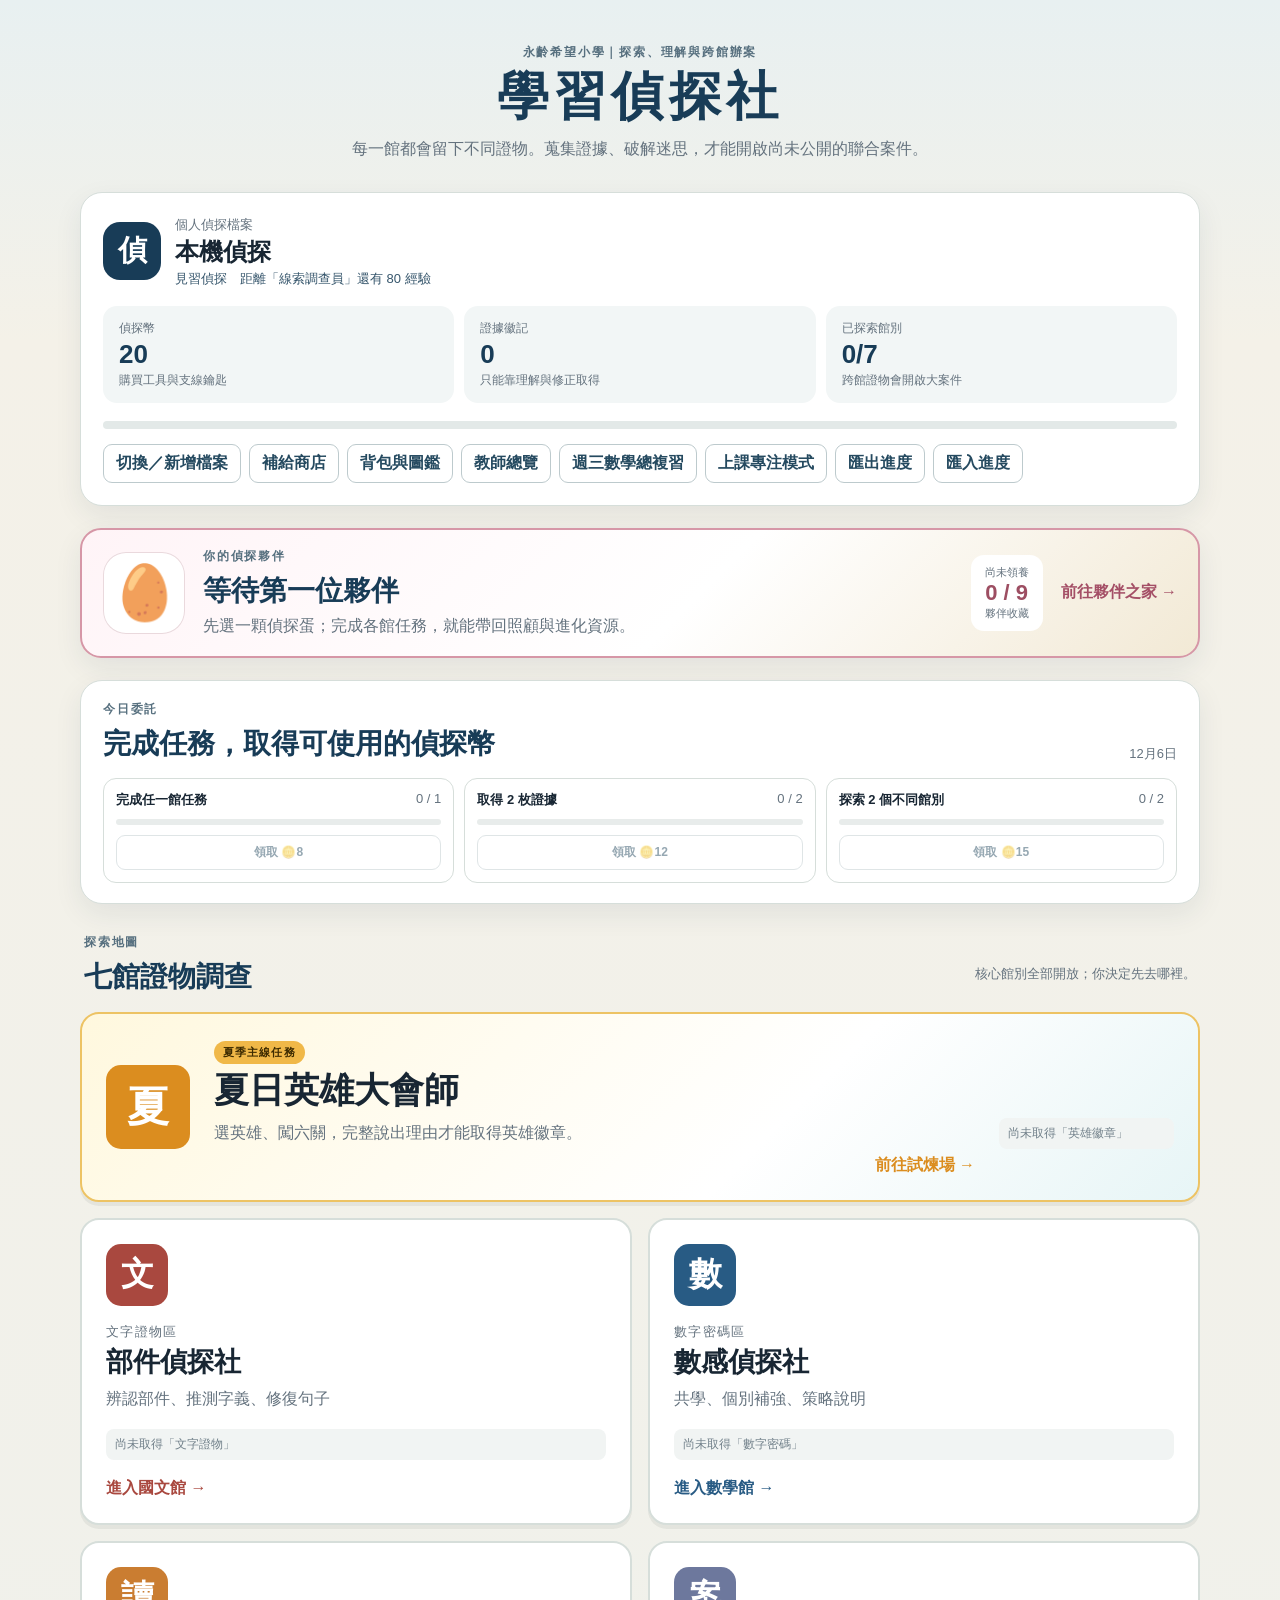
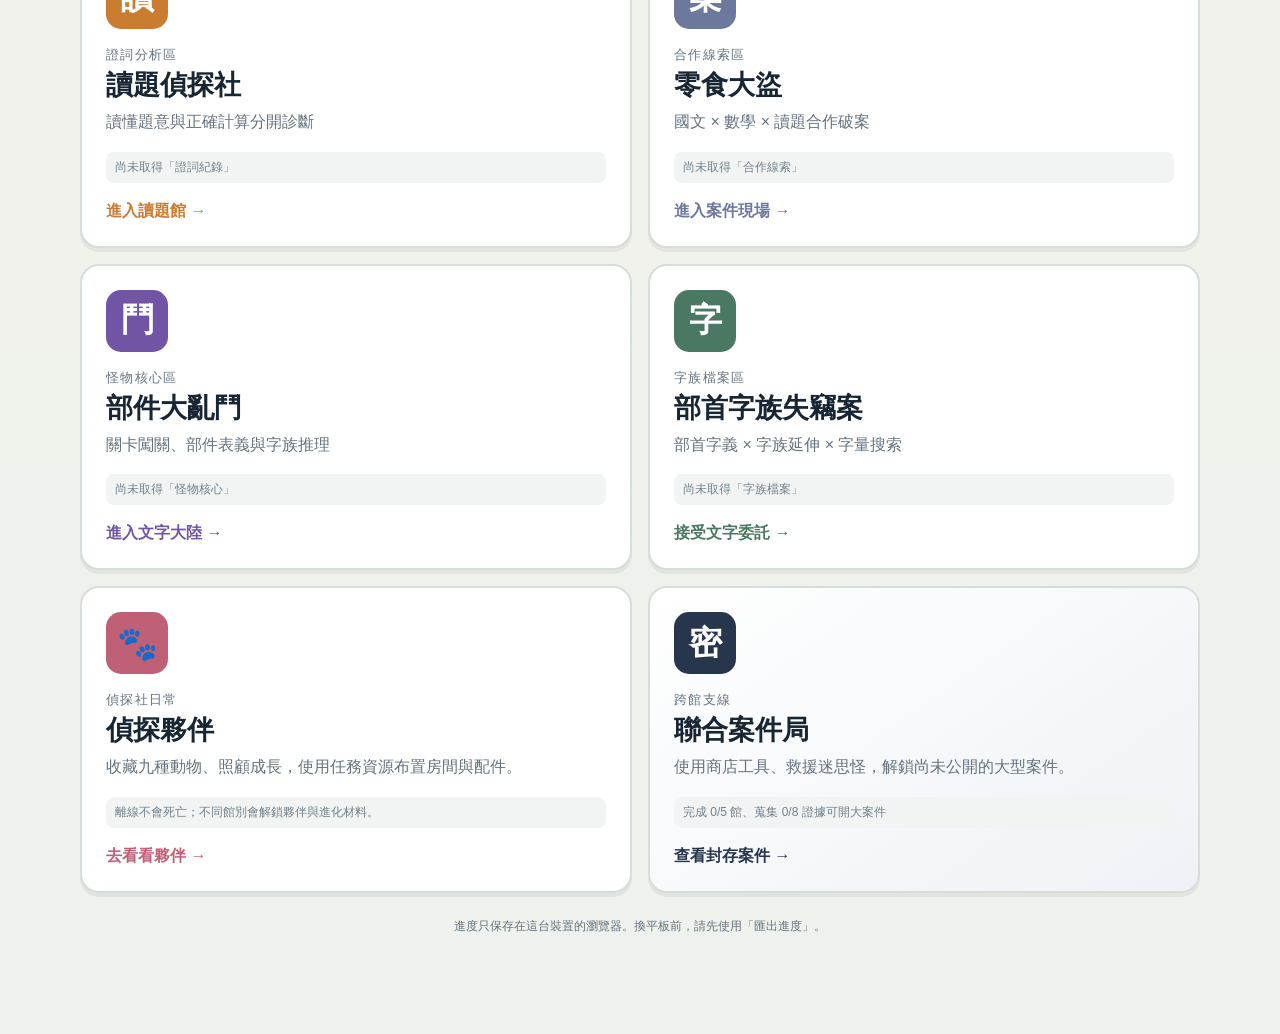
==== commit eeda42ea: "Add files via upload" ====
--- a/index.html
+++ b/index.html
@@ -5,6 +5,7 @@
   <meta name="viewport" content="width=device-width, initial-scale=1.0">
   <title>永齡學習偵探社｜世界大廳</title>
   <link rel="stylesheet" href="hub.css">
+  <style>.console-actions .console-link{border:1px solid #bdcacd;border-radius:9px;background:#fff;padding:8px 12px;color:#254a60;font-weight:800;text-decoration:none}.console-actions .console-link:hover{background:#edf5f6}</style>
 </head>
 <body>
   <main class="hub">
@@ -34,6 +35,7 @@
         <button data-open="shop-modal">補給商店</button>
         <button data-open="bag-modal">背包與圖鑑</button>
         <button data-open="teacher-modal">教師總覽</button>
+        <a class="console-link" href="wednesday-review/index.html">週三數學總複習</a>
         <button id="toggle-companion">上課專注模式</button>
         <button id="export-profile">匯出進度</button>
         <button id="import-profile">匯入進度</button>
